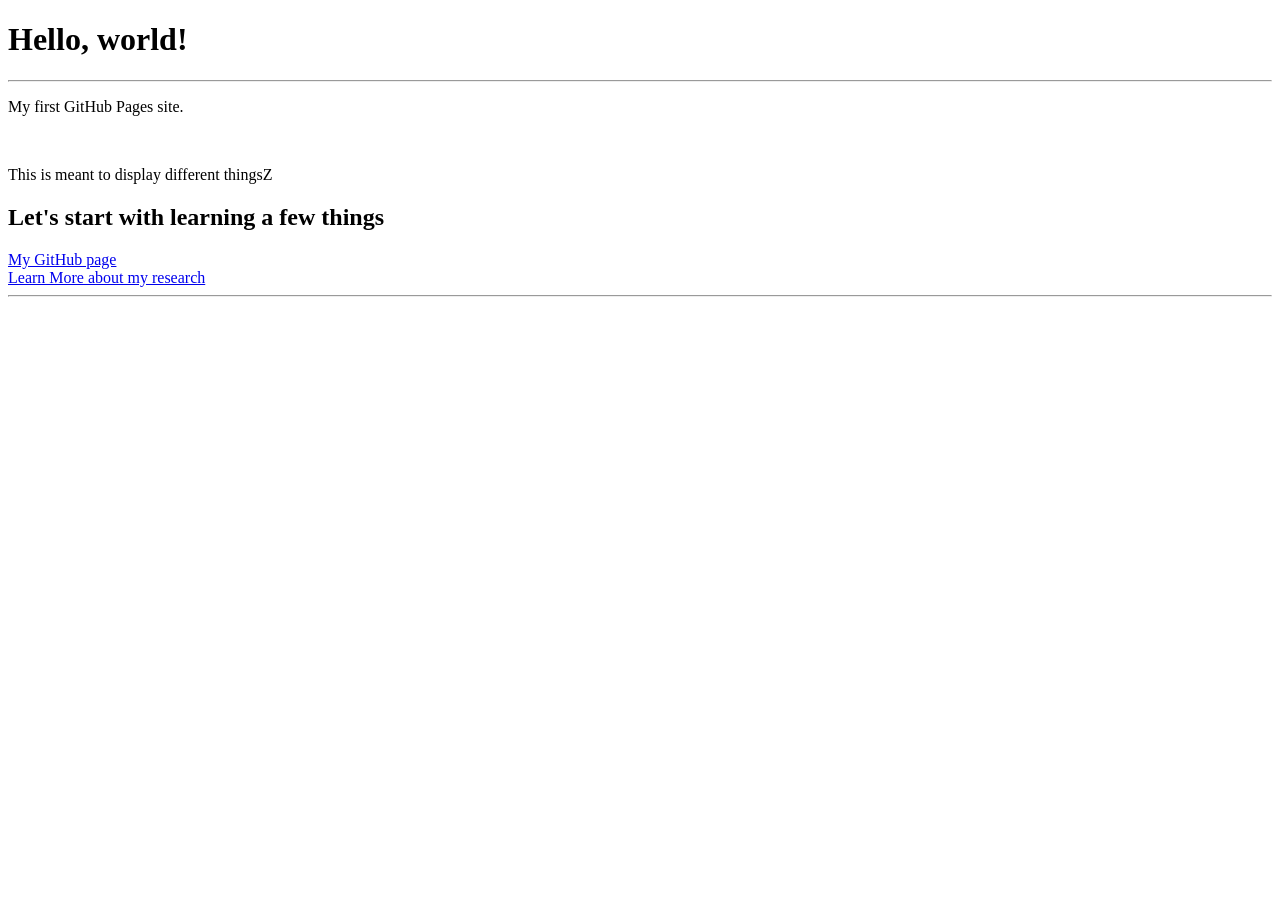
==== index.html @ 21179466 "Fix HTML comment syntax for hyperlinks and images" ====
<!DOCTYPE html>
<html>
  <head>
    <title>Lorenzo Cavazzini Site</title>
  </head>
  <body>
    <h1>Hello, world!</h1>
    <hr>
    <p>My first GitHub Pages site.</p>
    <br> 
    <p>This is meant to display different thingsZ</p>
    <h2>Let's start with learning a few things
    </h2>
    <!-- Hyperlinks -->
    <a href="https://github.com/lollocava00" target=_self title="you know where this takes you">
      My GitHub page
    </a>
    <br>
    <a href="research.html" target=_self>
      Learn More about my research
    </a>    
    <hr>
    <!-- Images -->
  </body>
</html>
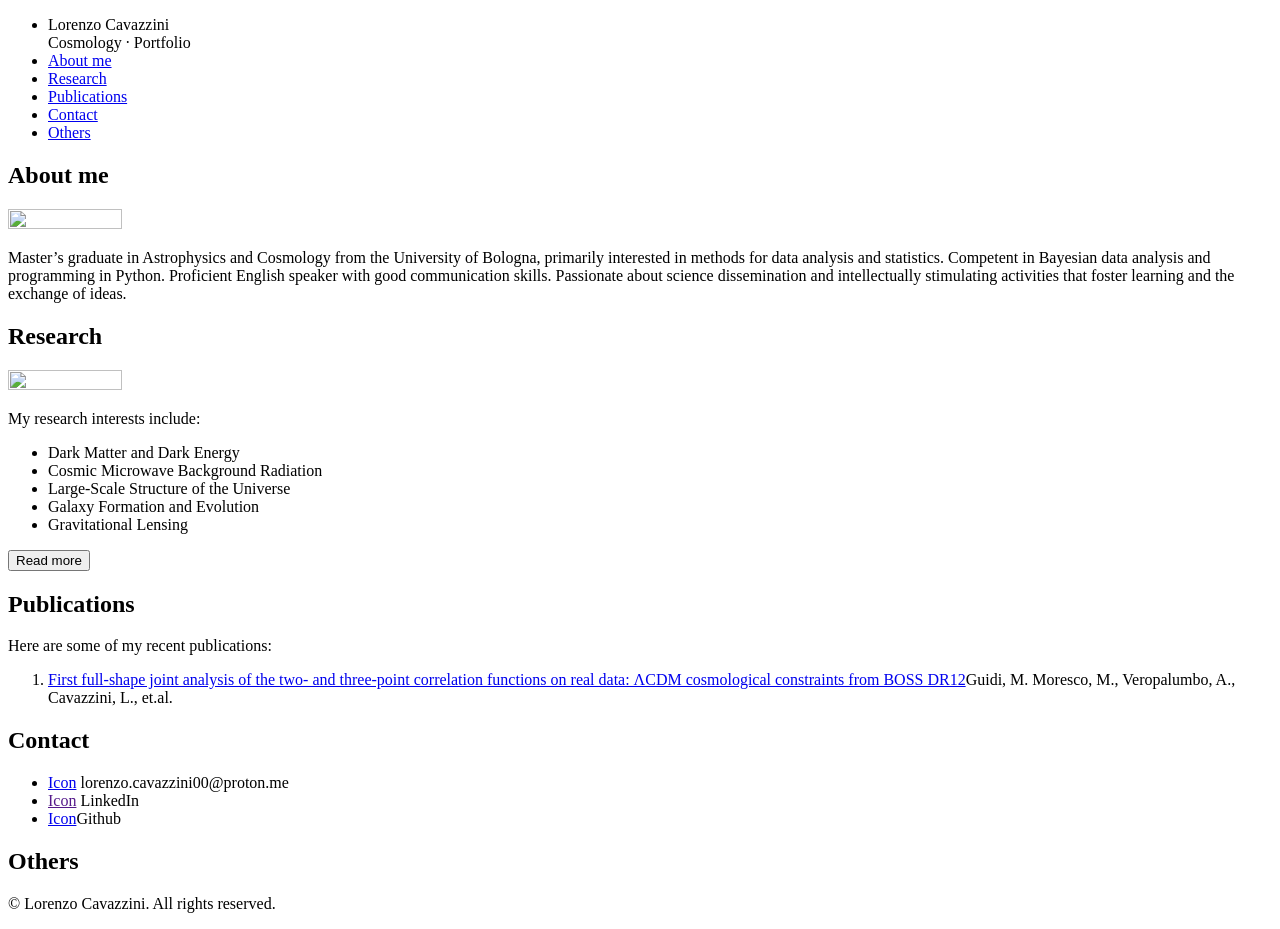
==== commit 6bdfd3b8: "Revamp index.html structure and content" ====
--- a/index.html
+++ b/index.html
@@ -1,25 +1,76 @@
 <!DOCTYPE html>
-<html>
-  <head>
-    <title>Lorenzo Cavazzini Site</title>
-  </head>
-  <body>
-    <h1>Hello, world!</h1>
-    <hr>
-    <p>My first GitHub Pages site.</p>
-    <br> 
-    <p>This is meant to display different thingsZ</p>
-    <h2>Let's start with learning a few things
-    </h2>
-    <!-- Hyperlinks -->
-    <a href="https://github.com/lollocava00" target=_self title="you know where this takes you">
-      My GitHub page
-    </a>
-    <br>
-    <a href="research.html" target=_self>
-      Learn More about my research
-    </a>    
-    <hr>
-    <!-- Images -->
-  </body>
+<html lang="en">
+<head>
+    <meta charset="UTF-8">
+    <meta name="viewport" content="width=device-width, initial-scale=1.0">
+    <title>Lorenzo Cavazzini</title>
+    <link rel="stylesheet" href="mysite-style.css">
+</head>
+<header>
+    <nav>
+        <ul>
+            <li>Lorenzo Cavazzini <br>
+            Cosmology · Portfolio</li>
+            <li><a href="#about">About me</a></li>
+            <li><a href="#research">Research</a></li>
+            <li><a href="#publications">Publications</a></li>
+            <li><a href="#contact">Contact</a></li>
+            <li><a href="#others">Others</a></li>
+        </ul>
+    </nav>
+</header>
+<body>
+    <section id="about">
+        <h2>About me</h2>
+        <img id="profile" src="images/profile.png" height="30%" width="30%"> 
+        <p>Master’s graduate in Astrophysics and Cosmology from the University of Bologna, primarily interested in methods for data analysis and statistics.
+           Competent in Bayesian data analysis and programming in Python. Proficient English speaker with good communication skills. Passionate about
+           science dissemination and intellectually stimulating activities that foster learning and the exchange of ideas.
+        </p>
+    </section>
+
+    <section id="research">
+        <h2>Research</h2>
+        <div>
+            <img src="images/millenium2.jpg" height="30%" width="30%">
+            <p>My research interests include:</p>
+            <ul>
+                <li>Dark Matter and Dark Energy</li>
+                <li>Cosmic Microwave Background Radiation</li>
+                <li>Large-Scale Structure of the Universe</li>
+                <li>Galaxy Formation and Evolution</li>
+                <li>Gravitational Lensing</li>
+            </ul>
+            <button onclick="window.location.href='research.html'">Read more</button>
+    </div>
+    </section>
+
+    <section id="publications">
+        <h2>Publications</h2>
+        <p>Here are some of my recent publications:
+            <ol>
+                <li><a href="publication1.pdf" target="_blank">First full‑shape joint analysis of the two‑ and three‑point correlation functions on
+                real data: ΛCDM cosmological constraints from BOSS DR12</a>Guidi, M. Moresco, M., Veropalumbo, A., Cavazzini, L., et.al.</li>
+            </ol>
+        </p>
+    </section>
+
+    <section id="contact">
+        <h2>Contact</h2>
+        <div>
+            <ul>
+                <li><a href="mailto:lorenzo.cavazzini00@proton.me">Icon</a> lorenzo.cavazzini00@proton.me</li>
+                <li><a href="">Icon</a> LinkedIn</li>
+                <li><a href="https://github.com/lollocava00">Icon</a>Github</li>
+            </ul>
+        </div>
+    </section>
+
+    <section id="others">
+        <h2>Others</h2>
+    </section>
+</body>
+<footer>
+    <p>&copy; Lorenzo Cavazzini. All rights reserved.</p>
+</footer>
 </html>
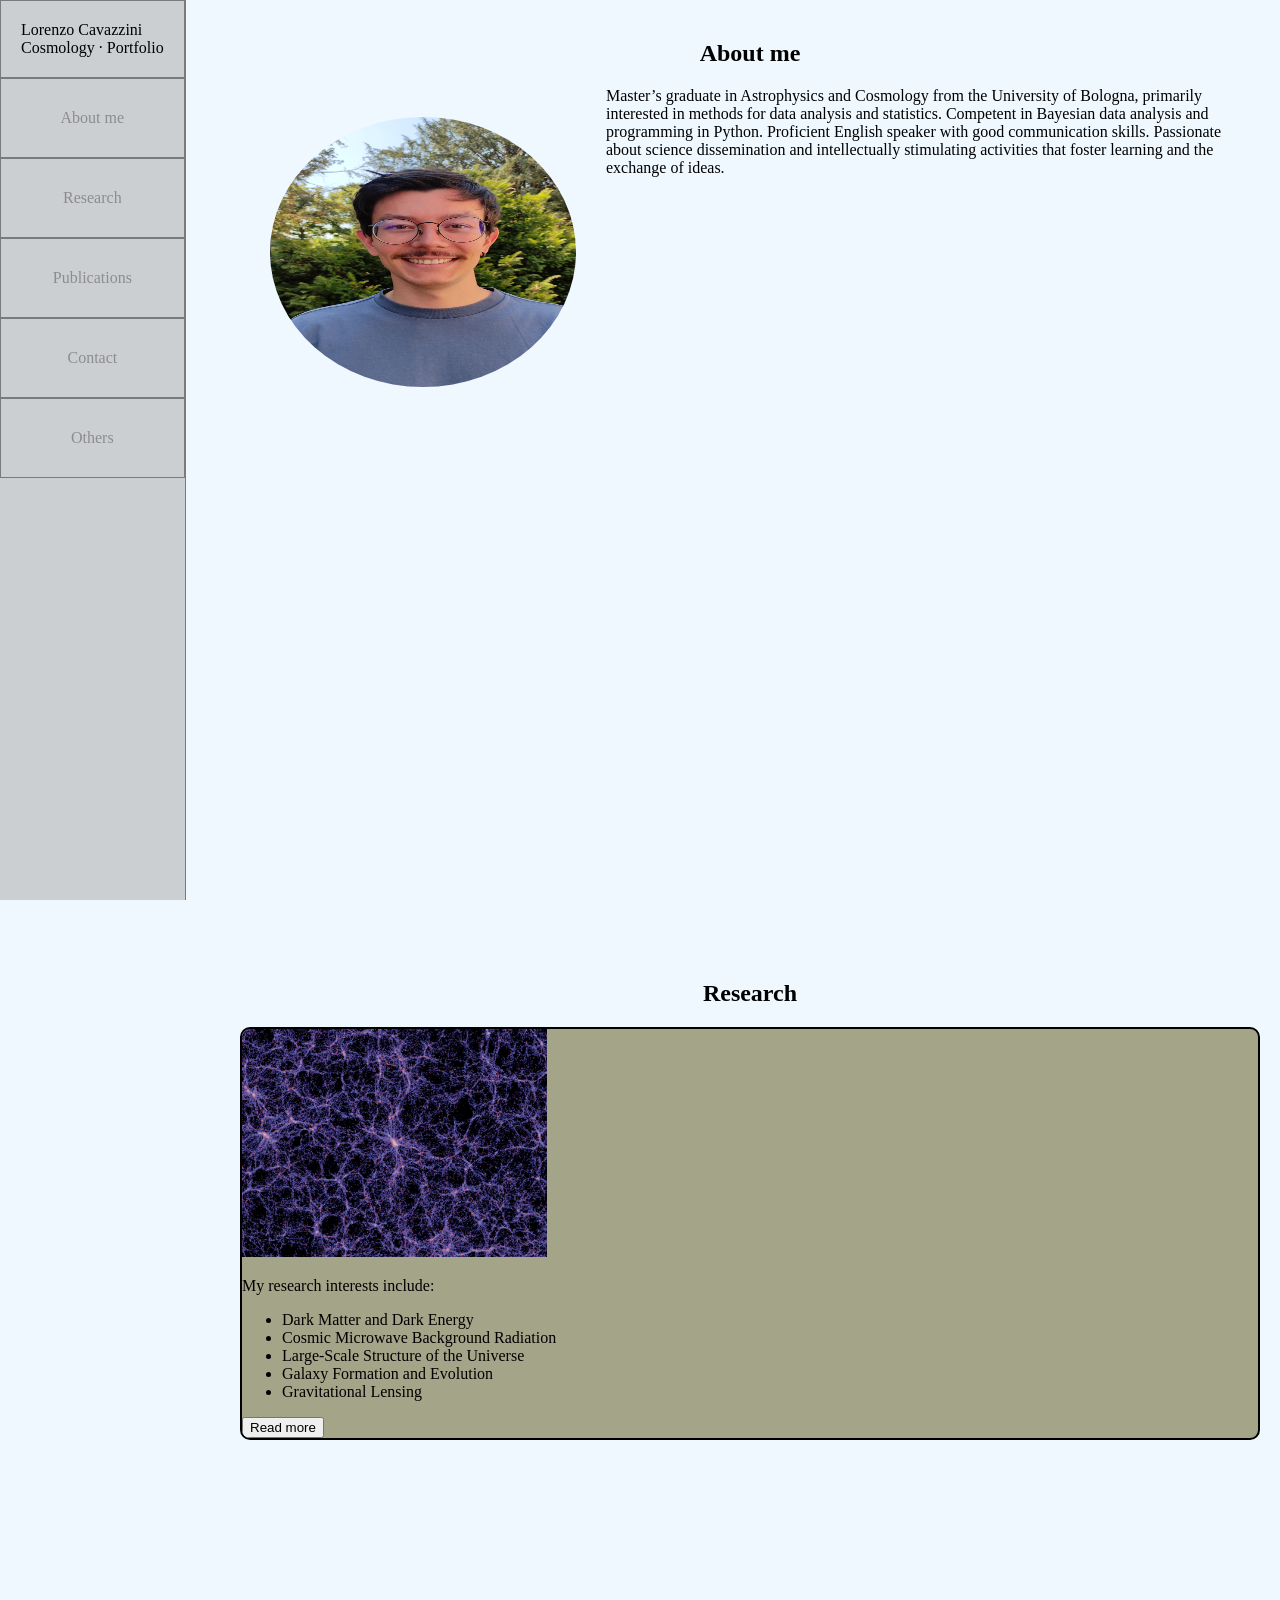
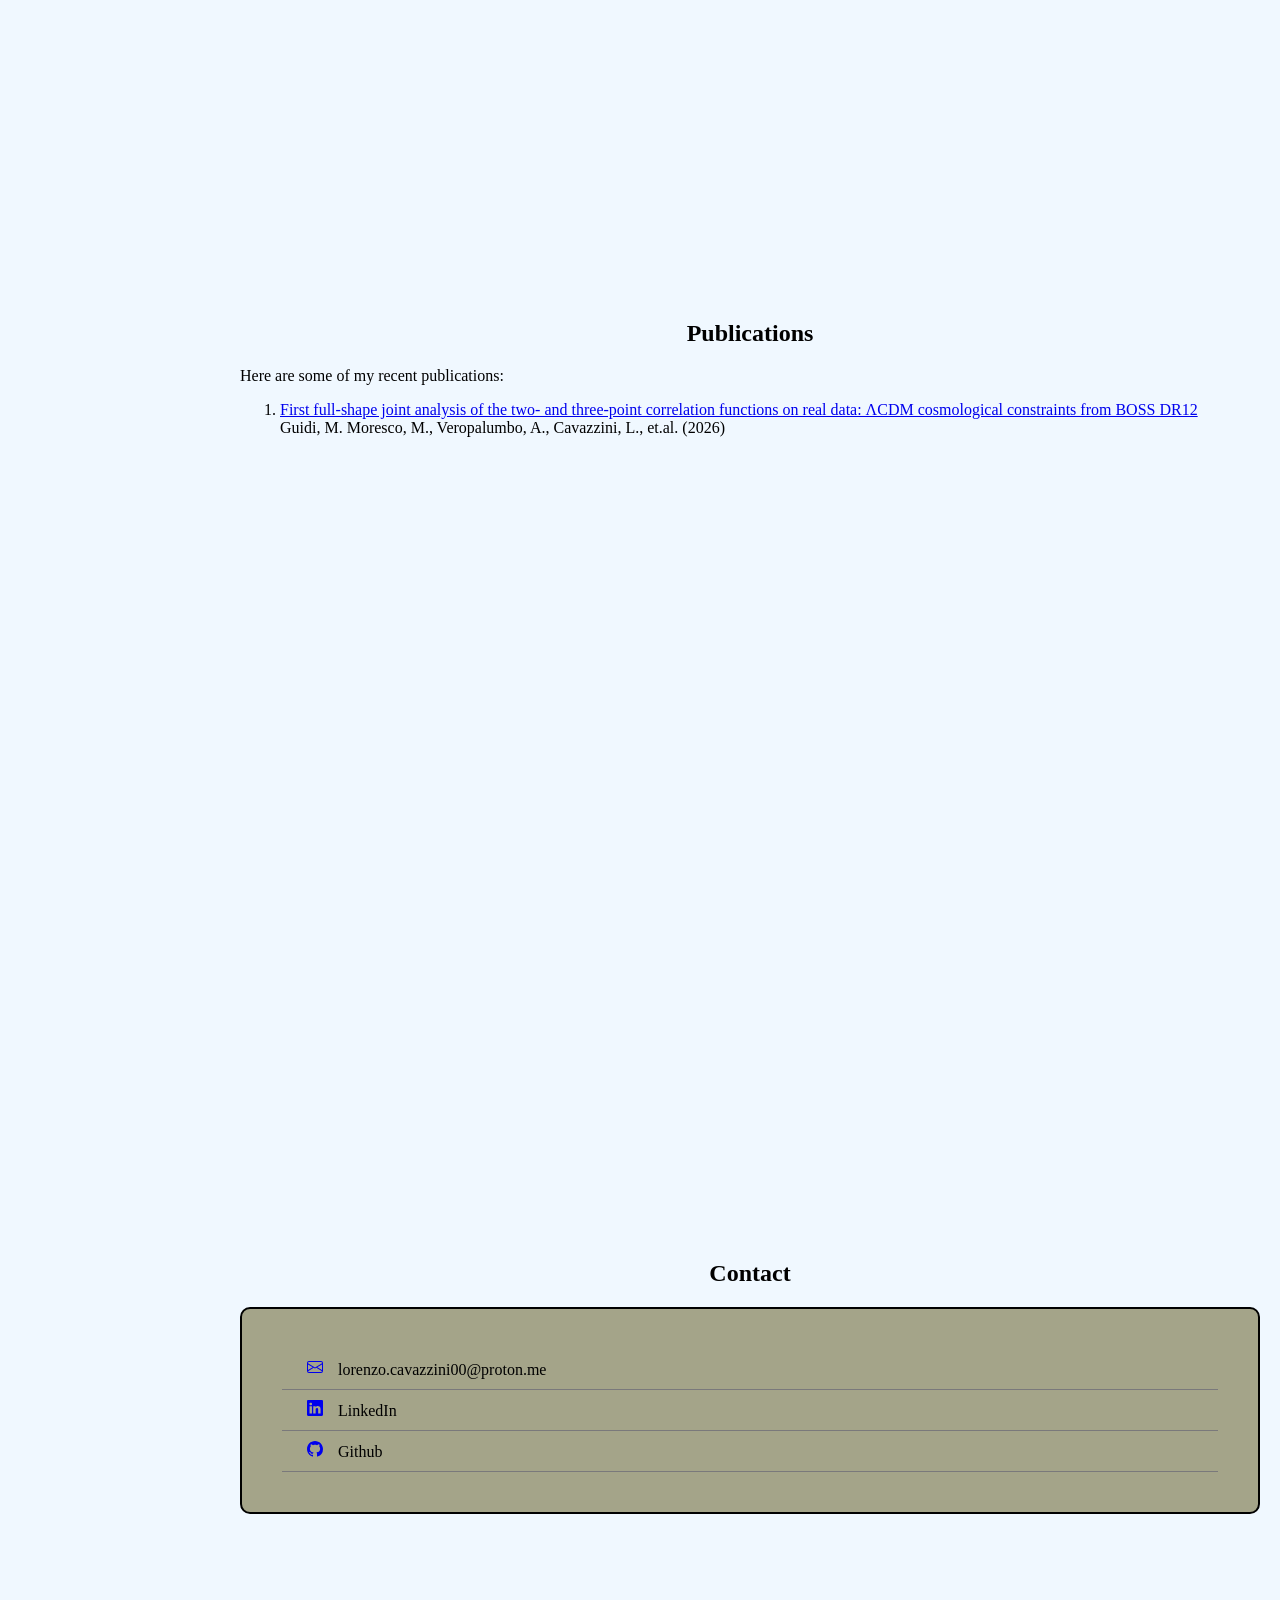
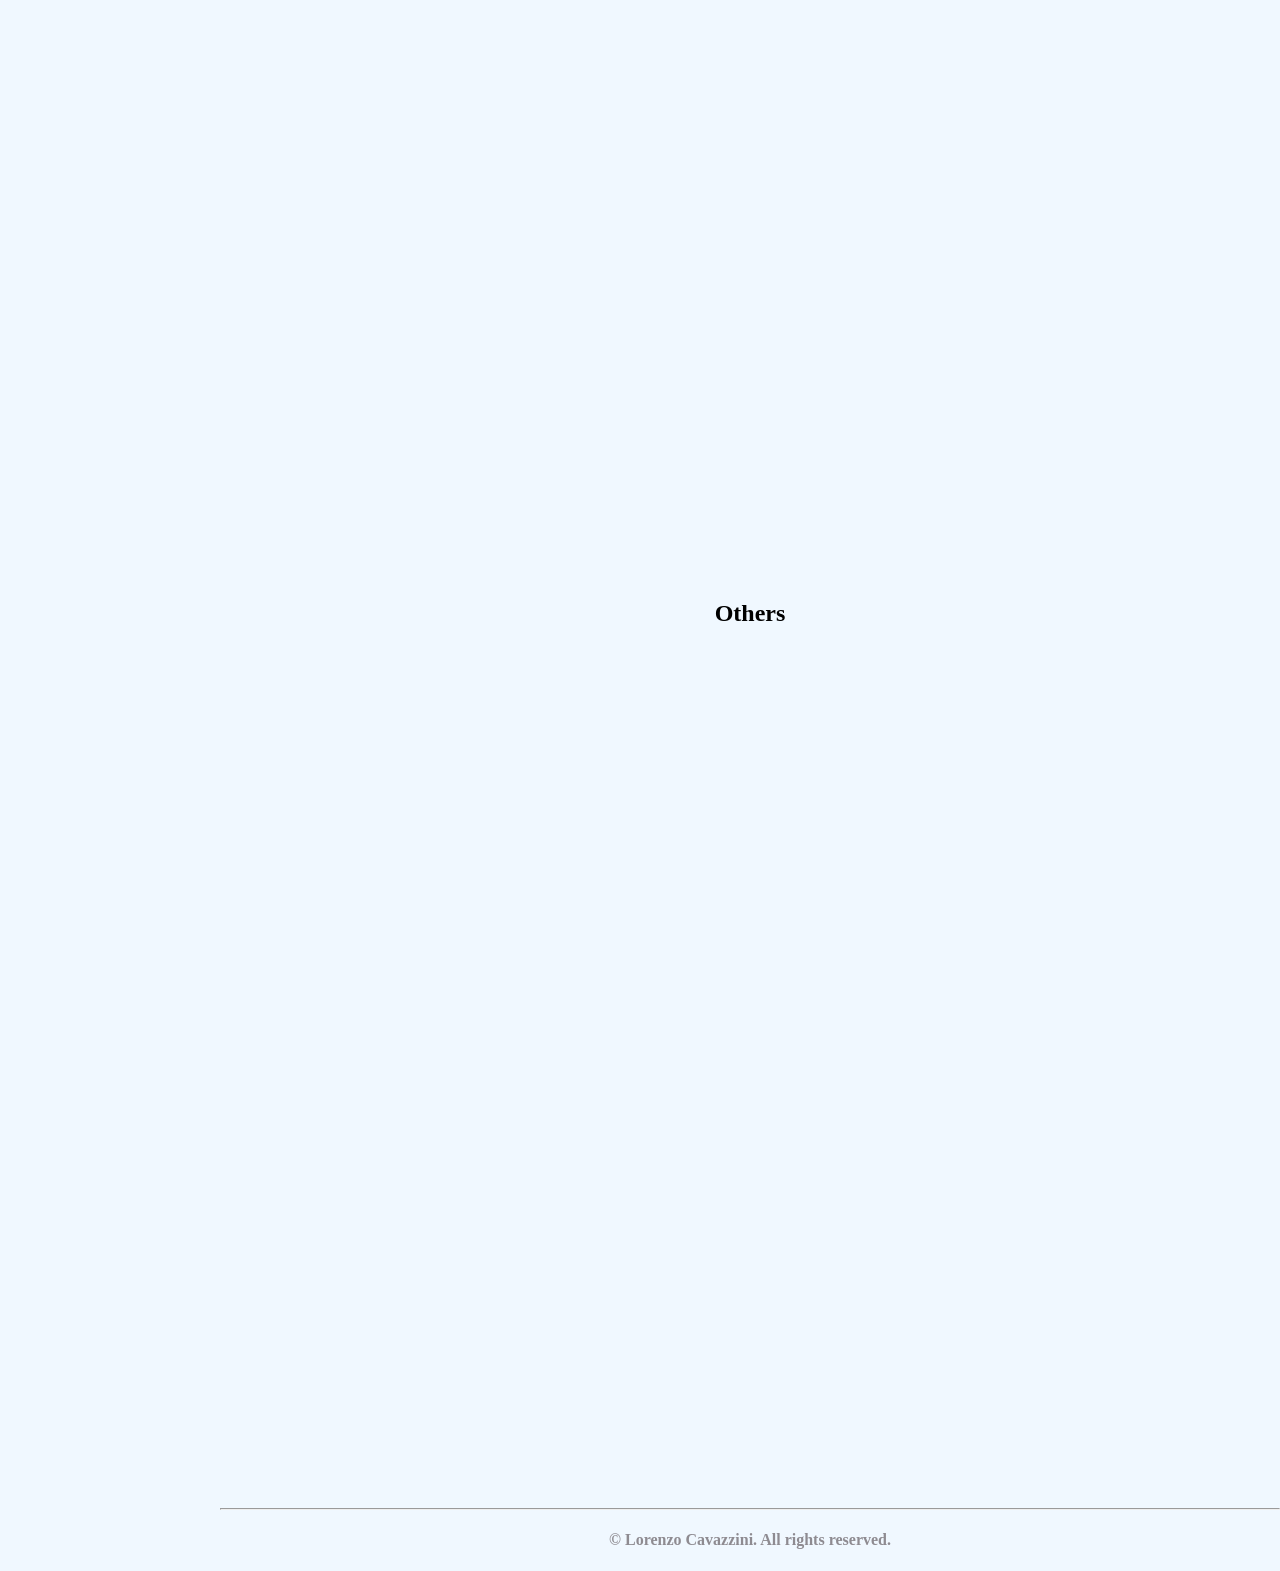
==== commit 715bfca1: "new stufff" ====
--- a/index.html
+++ b/index.html
@@ -5,6 +5,7 @@
     <meta name="viewport" content="width=device-width, initial-scale=1.0">
     <title>Lorenzo Cavazzini</title>
     <link rel="stylesheet" href="mysite-style.css">
+    <link rel="stylesheet" href="https://fonts.googleapis.com/css2?family=Material+Symbols+Outlined:opsz,wght,FILL,GRAD@20..48,100..700,0..1,-50..200&icon_names=mail" />
 </head>
 <header>
     <nav>
@@ -22,7 +23,7 @@
 <body>
     <section id="about">
         <h2>About me</h2>
-        <img id="profile" src="images/profile.png" height="30%" width="30%"> 
+        <img id="profile-pic" src="images/profile.png"> 
         <p>Master’s graduate in Astrophysics and Cosmology from the University of Bologna, primarily interested in methods for data analysis and statistics.
            Competent in Bayesian data analysis and programming in Python. Proficient English speaker with good communication skills. Passionate about
            science dissemination and intellectually stimulating activities that foster learning and the exchange of ideas.
@@ -31,7 +32,7 @@
 
     <section id="research">
         <h2>Research</h2>
-        <div>
+        <div id="research-box">
             <img src="images/millenium2.jpg" height="30%" width="30%">
             <p>My research interests include:</p>
             <ul>
@@ -49,19 +50,19 @@
         <h2>Publications</h2>
         <p>Here are some of my recent publications:
             <ol>
-                <li><a href="publication1.pdf" target="_blank">First full‑shape joint analysis of the two‑ and three‑point correlation functions on
-                real data: ΛCDM cosmological constraints from BOSS DR12</a>Guidi, M. Moresco, M., Veropalumbo, A., Cavazzini, L., et.al.</li>
+                <li><a href="https://arxiv.org/abs/2606.26237" target="_blank">First full‑shape joint analysis of the two‑ and three‑point correlation functions on
+                real data: ΛCDM cosmological constraints from BOSS DR12</a> <br>Guidi, M. Moresco, M., Veropalumbo, A., Cavazzini, L., et.al. (2026)</li>
             </ol>
         </p>
     </section>
 
     <section id="contact">
         <h2>Contact</h2>
-        <div>
+        <div id="contact-box">
             <ul>
-                <li><a href="mailto:lorenzo.cavazzini00@proton.me">Icon</a> lorenzo.cavazzini00@proton.me</li>
-                <li><a href="">Icon</a> LinkedIn</li>
-                <li><a href="https://github.com/lollocava00">Icon</a>Github</li>
+                <li><a href="mailto:lorenzo.cavazzini00@proton.me" style="margin: 15px;"><svg xmlns="http://www.w3.org/2000/svg" width="16" height="16" fill="currentColor" class="bi bi-envelope" viewBox="0 0 16 16"><path d="M0 4a2 2 0 0 1 2-2h12a2 2 0 0 1 2 2v8a2 2 0 0 1-2 2H2a2 2 0 0 1-2-2zm2-1a1 1 0 0 0-1 1v.217l7 4.2 7-4.2V4a1 1 0 0 0-1-1zm13 2.383-4.708 2.825L15 11.105zm-.034 6.876-5.64-3.471L8 9.583l-1.326-.795-5.64 3.47A1 1 0 0 0 2 13h12a1 1 0 0 0 .966-.741M1 11.105l4.708-2.897L1 5.383z"/></svg></a>lorenzo.cavazzini00@proton.me</li>
+                <li><a href="https://www.linkedin.com/in/lorenzo-cavazzini-23e" style="margin: 15px;"><svg xmlns="http://www.w3.org/2000/svg" width="16" height="16" fill="currentColor" class="bi bi-linkedin" viewBox="0 0 16 16"><path d="M0 1.146C0 .513.526 0 1.175 0h13.65C15.474 0 16 .513 16 1.146v13.708c0 .633-.526 1.146-1.175 1.146H1.175C.526 16 0 15.487 0 14.854zm4.943 12.248V6.169H2.542v7.225zm-1.2-8.212c.837 0 1.358-.554 1.358-1.248-.015-.709-.52-1.248-1.342-1.248S2.4 3.226 2.4 3.934c0 .694.521 1.248 1.327 1.248zm4.908 8.212V9.359c0-.216.016-.432.08-.586.173-.431.568-.878 1.232-.878.869 0 1.216.662 1.216 1.634v3.865h2.401V9.25c0-2.22-1.184-3.252-2.764-3.252-1.274 0-1.845.7-2.165 1.193v.025h-.016l.016-.025V6.169h-2.4c.03.678 0 7.225 0 7.225z"/></svg></a>LinkedIn</li>
+                <li><a href="https://github.com/lollocava00" style="margin: 15px;"><svg xmlns="http://www.w3.org/2000/svg" width="16" height="16" fill="currentColor" class="bi bi-github" viewBox="0 0 16 16"><path d="M8 0C3.58 0 0 3.58 0 8c0 3.54 2.29 6.53 5.47 7.59.4.07.55-.17.55-.38 0-.19-.01-.82-.01-1.49-2.01.37-2.53-.49-2.69-.94-.09-.23-.48-.94-.82-1.13-.28-.15-.68-.52-.01-.53.63-.01 1.08.58 1.23.82.72 1.21 1.87.87 2.33.66.07-.52.28-.87.51-1.07-1.78-.2-3.64-.89-3.64-3.95 0-.87.31-1.59.82-2.15-.08-.2-.36-1.02.08-2.12 0 0 .67-.21 2.2.82.64-.18 1.32-.27 2-.27s1.36.09 2 .27c1.53-1.04 2.2-.82 2.2-.82.44 1.1.16 1.92.08 2.12.51.56.82 1.27.82 2.15 0 3.07-1.87 3.75-3.65 3.95.29.25.54.73.54 1.48 0 1.07-.01 1.93-.01 2.2 0 .21.15.46.55.38A8.01 8.01 0 0 0 16 8c0-4.42-3.58-8-8-8"/></svg></a>Github</li>
             </ul>
         </div>
     </section>
@@ -71,6 +72,7 @@
     </section>
 </body>
 <footer>
-    <p>&copy; Lorenzo Cavazzini. All rights reserved.</p>
+    <hr>
+    <h4>&copy; Lorenzo Cavazzini. All rights reserved.</h4>
 </footer>
 </html>
--- a/mysite-style.css
+++ b/mysite-style.css
@@ -0,0 +1,94 @@
+body{
+    background-color:hsl(208, 100%, 97%) ;
+    margin: 0px;
+    padding: 0px;
+    box-sizing: border-box;
+}
+
+h2{
+    text-align: center;
+}
+
+nav{
+    position: fixed;
+    left: 0;
+    height: 100vh;
+    margin: 0px;
+    background-color: hsl(210, 6%, 81%);
+    border-right: 1px solid rgb(122, 121, 123);
+}
+
+nav ul{
+    list-style-type: none;
+    left: 0;
+    padding:  0px;
+    margin: 0px;
+}
+
+nav a{
+    color: rgb(142, 139, 145);
+    text-decoration: none;
+    padding: 10px;
+    display: block;
+    text-align: center;
+}
+
+nav a:hover{
+    color: rgb(101, 47, 152);
+}
+
+nav li{
+    padding: 20px;
+    border: 1px solid rgb(122, 121, 123);
+}
+
+nav li:hover{
+    background-color: rgb(103, 98, 110);
+    color: rgb(101, 47, 152);
+}
+
+section{
+    height: 100vh;
+    margin-left: 220px;
+    padding: 20px;
+}
+
+#profile-pic{
+    float: left;
+    border-radius: 50%;
+    height: 30%;
+    width: 30%;
+    padding: 30px;
+}
+
+#research-box{
+    background-color: rgb(164, 164, 137);
+    border: 2px solid;
+    border-radius: 10px;
+    overflow: auto;
+}
+
+
+#contact-box{
+    background-color: rgb(164, 164, 137);
+    border: 2px solid;
+    border-radius: 10px;
+    overflow: auto;
+}
+
+#contact-box ul{
+    list-style-type: none;
+    padding: 20px;
+    margin: 20px;
+}
+
+#contact-box li{
+    padding: 10px;
+    border-bottom: 1px solid rgb(122, 121, 123);
+}
+
+footer{
+    color: rgb(142, 139, 145);
+    margin-left: 220px;
+    text-align: center;
+}
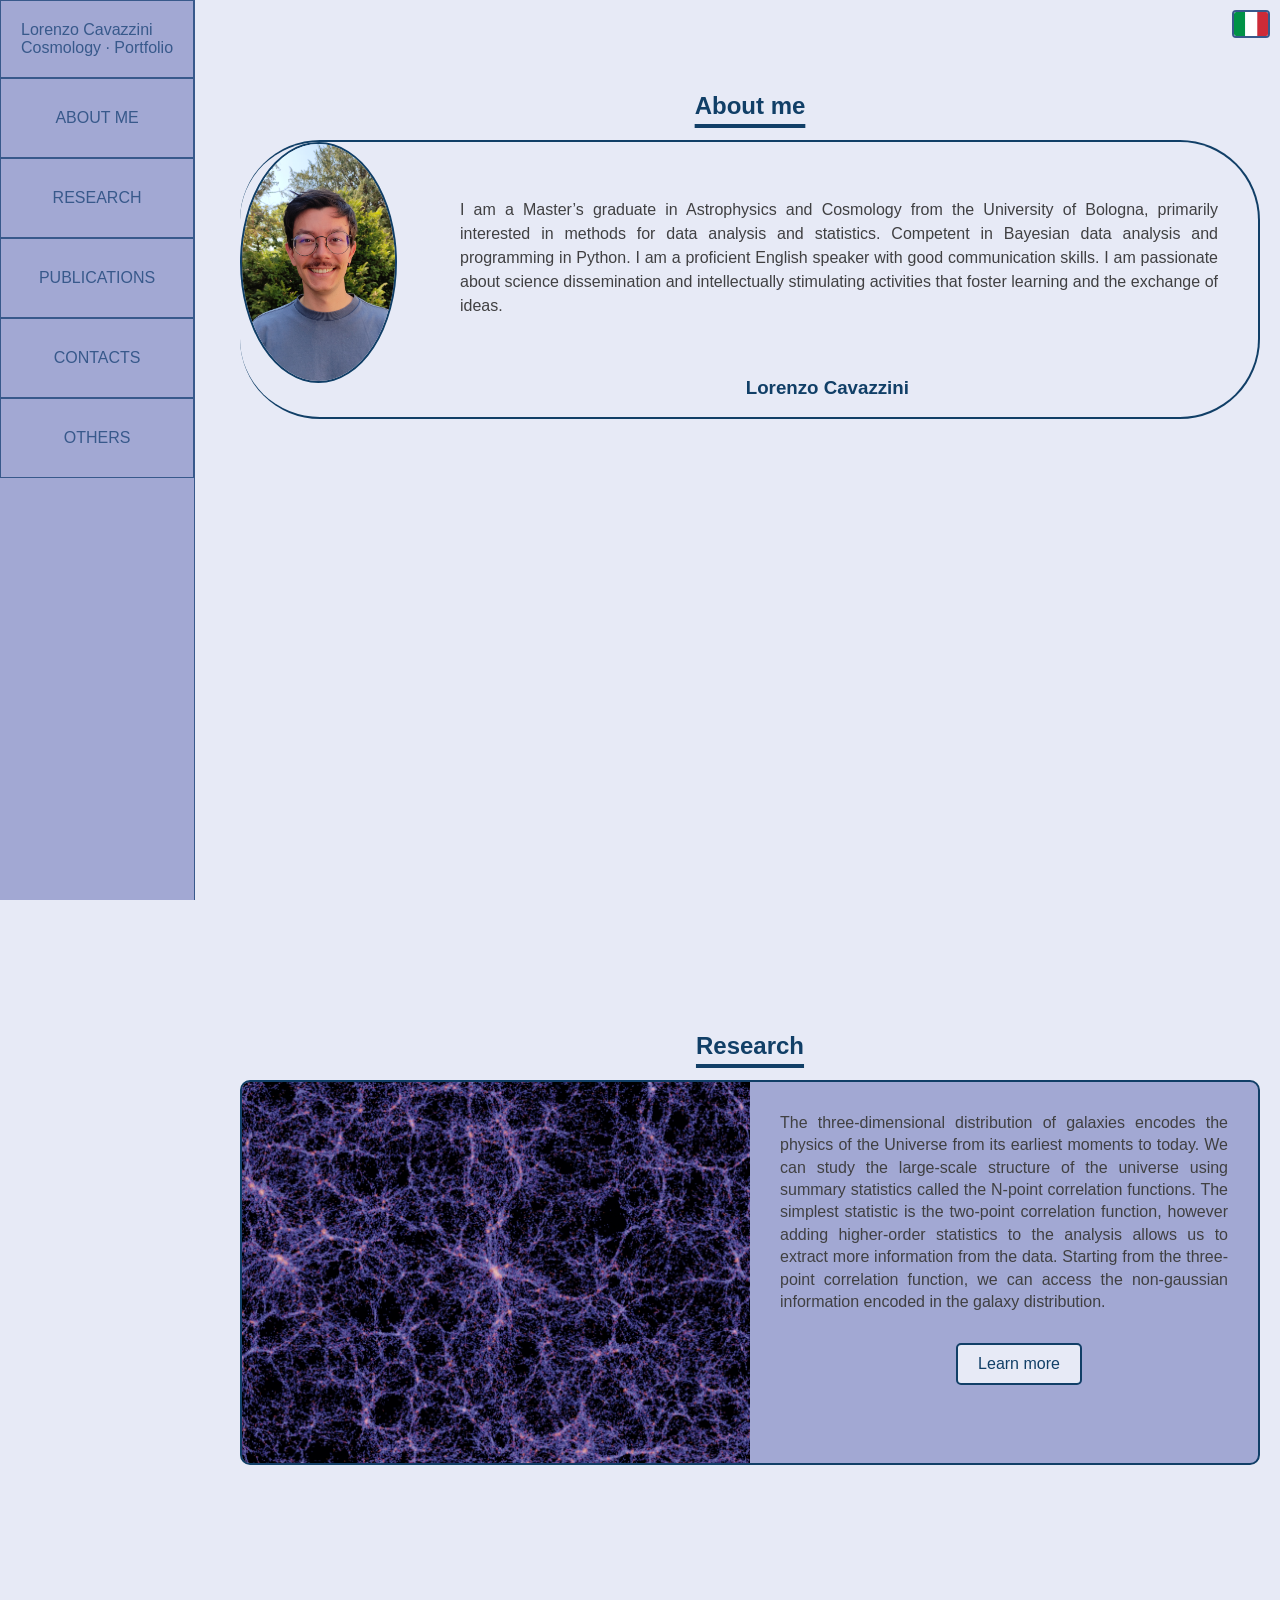
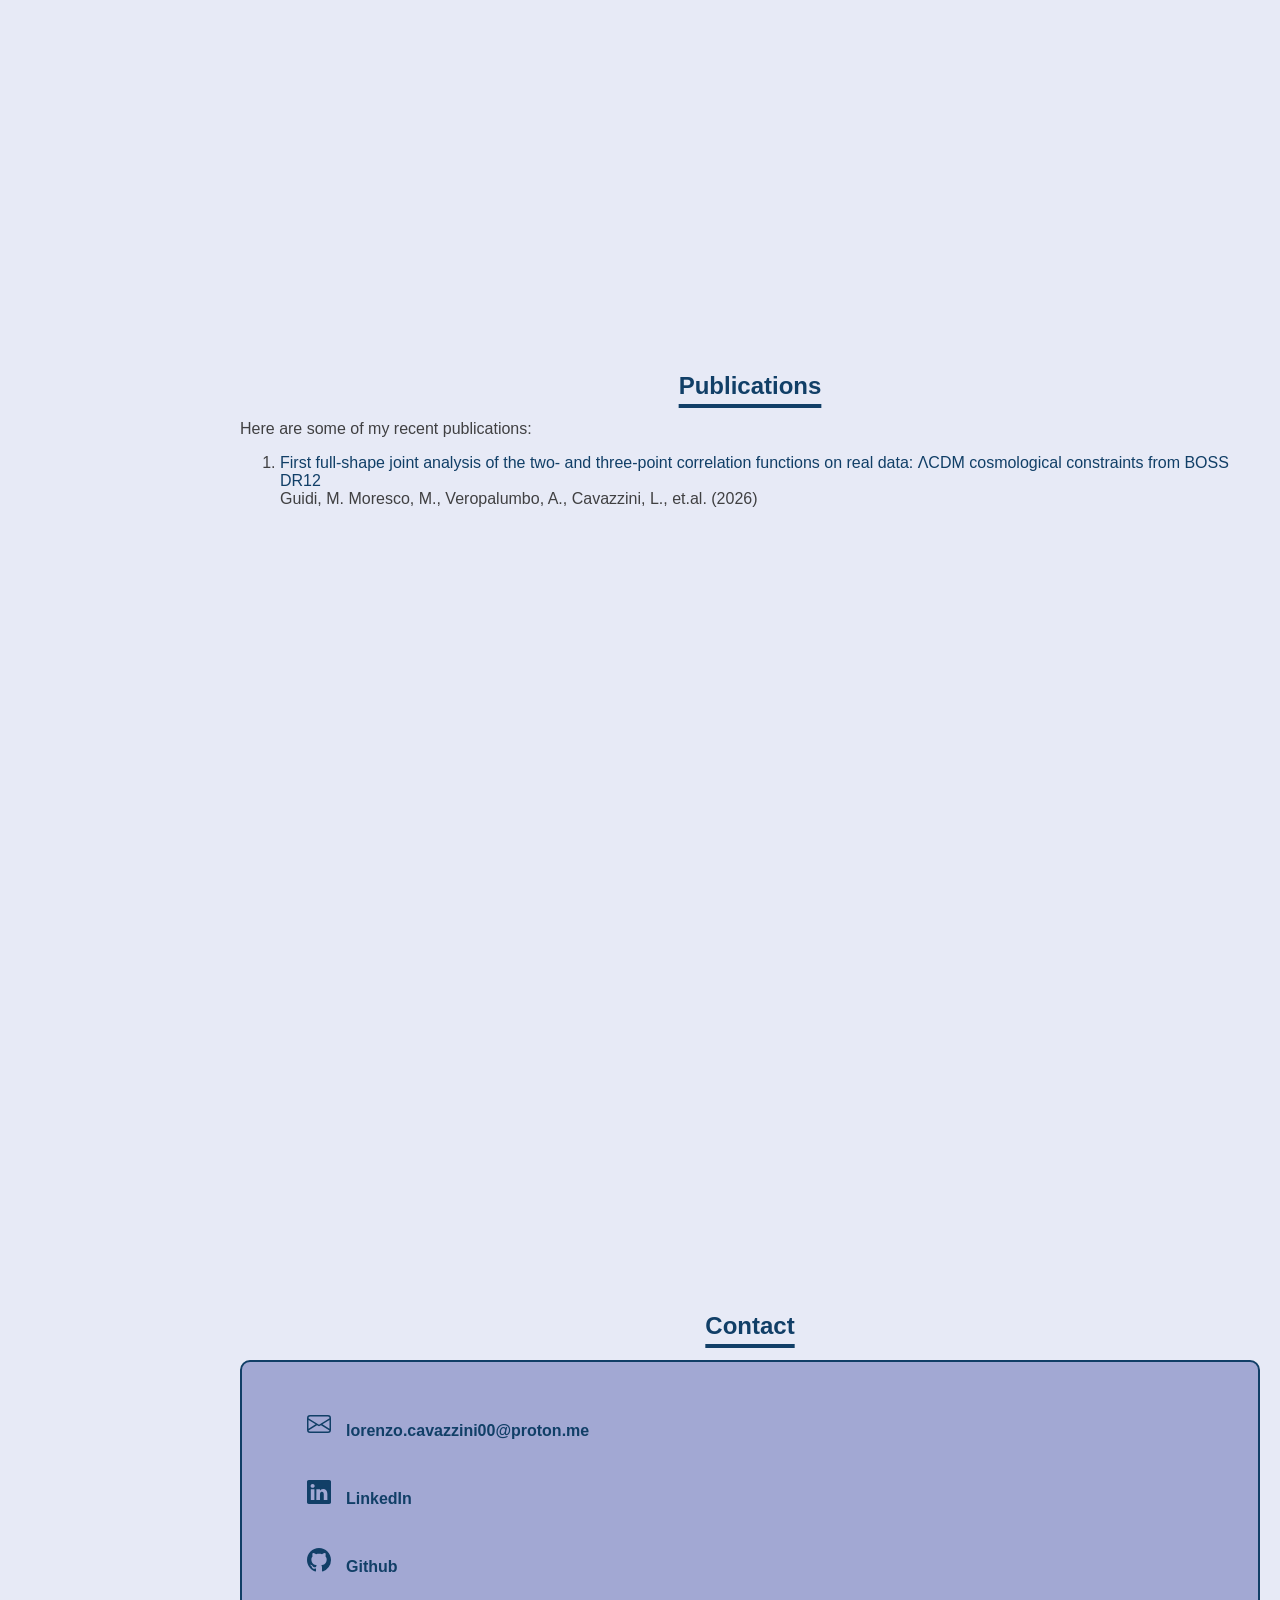
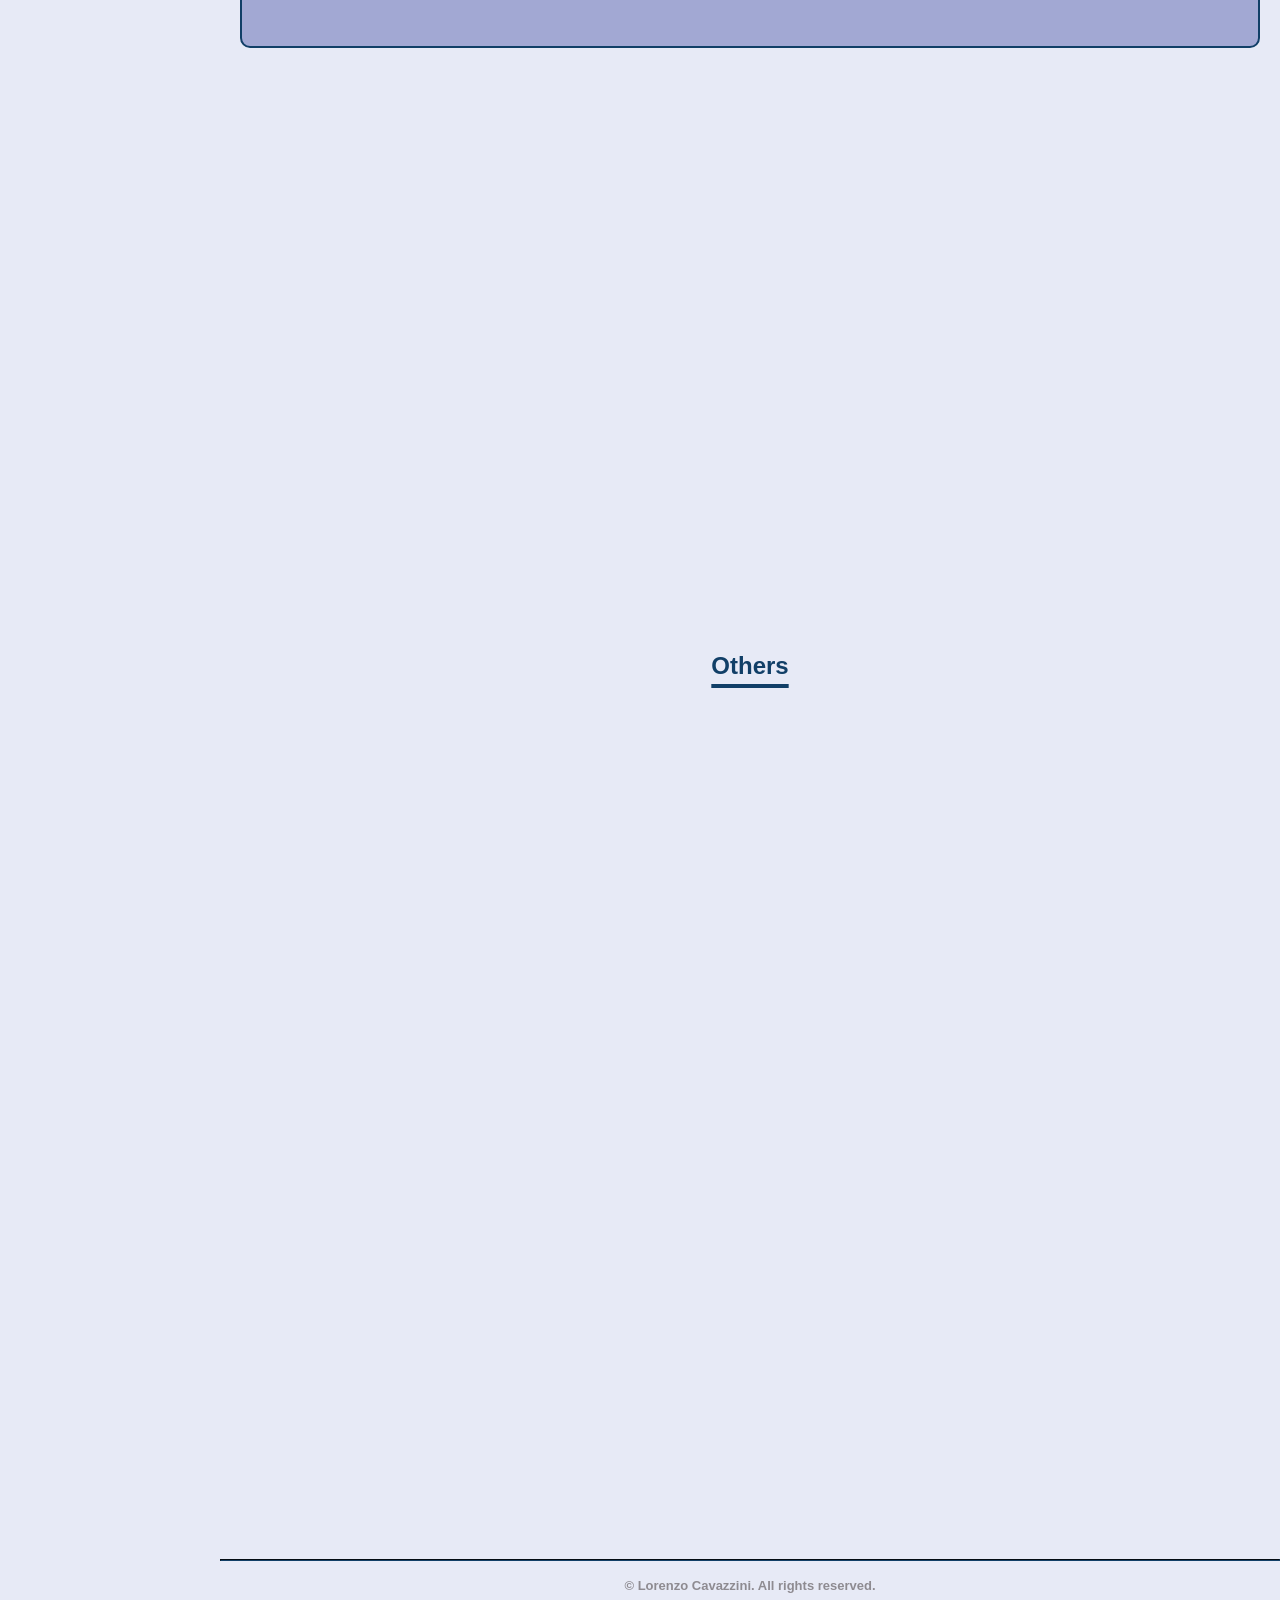
==== commit bd817e7b: "added media style sheet for phone use" ====
--- a/index.html
+++ b/index.html
@@ -10,39 +10,42 @@
 <header>
     <nav>
         <ul>
-            <li>Lorenzo Cavazzini <br>
+            <li id="top-id">Lorenzo Cavazzini <br>
             Cosmology · Portfolio</li>
-            <li><a href="#about">About me</a></li>
-            <li><a href="#research">Research</a></li>
-            <li><a href="#publications">Publications</a></li>
-            <li><a href="#contact">Contact</a></li>
-            <li><a href="#others">Others</a></li>
+            <li><a href="#about">ABOUT ME</a></li>
+            <li><a href="#research">RESEARCH</a></li>
+            <li><a href="#publications">PUBLICATIONS</a></li>
+            <li><a href="#contact">CONTACTS</a></li>
+            <li><a href="#others">OTHERS</a></li>
         </ul>
     </nav>
+    <div id="lang-switch">
+        <a href="index-it.html"><svg xmlns="http://www.w3.org/2000/svg" shape-rendering="geometricPrecision" text-rendering="geometricPrecision" image-rendering="optimizeQuality" fill-rule="evenodd" clip-rule="evenodd" viewBox="0 0 90.77 63.15"><g fill-rule="nonzero"><path fill="#009246" d="M29.47 0v63.15H4.99C2.24 63.15 0 60.9 0 58.16V4.99C0 2.24 2.24 0 4.99 0h24.48z"/><path fill="#fff" d="M61.31 0v63.15H29.47V0z"/><path fill="#CE2B37" d="M61.31 63.15V0h24.48c2.74 0 4.98 2.24 4.98 4.99v53.17c0 2.74-2.24 4.99-4.98 4.99H61.31z"/></g></svg></a>
+    </div>
 </header>
 <body>
     <section id="about">
         <h2>About me</h2>
-        <img id="profile-pic" src="images/profile.png"> 
-        <p>Master’s graduate in Astrophysics and Cosmology from the University of Bologna, primarily interested in methods for data analysis and statistics.
-           Competent in Bayesian data analysis and programming in Python. Proficient English speaker with good communication skills. Passionate about
-           science dissemination and intellectually stimulating activities that foster learning and the exchange of ideas.
-        </p>
+        <div id="about-box">
+            <img id="profile-pic" src="images/profile.png"> 
+            <p>I am a Master’s graduate in Astrophysics and Cosmology from the University of Bologna, primarily interested in methods for data analysis and statistics.
+            Competent in Bayesian data analysis and programming in Python. I am a proficient English speaker with good communication skills. I am passionate about
+            science dissemination and intellectually stimulating activities that foster learning and the exchange of ideas.
+            </p>
+            <h3>Lorenzo Cavazzini</h3>
+        </div>
     </section>
 
     <section id="research">
         <h2>Research</h2>
-        <div id="research-box">
-            <img src="images/millenium2.jpg" height="30%" width="30%">
-            <p>My research interests include:</p>
-            <ul>
-                <li>Dark Matter and Dark Energy</li>
-                <li>Cosmic Microwave Background Radiation</li>
-                <li>Large-Scale Structure of the Universe</li>
-                <li>Galaxy Formation and Evolution</li>
-                <li>Gravitational Lensing</li>
-            </ul>
-            <button onclick="window.location.href='research.html'">Read more</button>
+        <div class="box">
+            <img src="images/millenium2.jpg" >
+            <p>The three-dimensional distribution of galaxies encodes the physics of the Universe from its earliest moments to today. 
+                We can study the large-scale structure of the universe using summary statistics called the N-point correlation functions. 
+                The simplest statistic is the two-point correlation function, however adding higher-order statistics to the analysis allows us to extract more information from the data.
+                Starting from the three-point correlation function, we can access the non-gaussian information encoded in the galaxy distribution.
+                </p>
+            <button onclick="window.location.href='research.html'">Learn more</button>
     </div>
     </section>
 
@@ -58,7 +61,7 @@
 
     <section id="contact">
         <h2>Contact</h2>
-        <div id="contact-box">
+        <div class="box">
             <ul>
                 <li><a href="mailto:lorenzo.cavazzini00@proton.me" style="margin: 15px;"><svg xmlns="http://www.w3.org/2000/svg" width="16" height="16" fill="currentColor" class="bi bi-envelope" viewBox="0 0 16 16"><path d="M0 4a2 2 0 0 1 2-2h12a2 2 0 0 1 2 2v8a2 2 0 0 1-2 2H2a2 2 0 0 1-2-2zm2-1a1 1 0 0 0-1 1v.217l7 4.2 7-4.2V4a1 1 0 0 0-1-1zm13 2.383-4.708 2.825L15 11.105zm-.034 6.876-5.64-3.471L8 9.583l-1.326-.795-5.64 3.47A1 1 0 0 0 2 13h12a1 1 0 0 0 .966-.741M1 11.105l4.708-2.897L1 5.383z"/></svg></a>lorenzo.cavazzini00@proton.me</li>
                 <li><a href="https://www.linkedin.com/in/lorenzo-cavazzini-23e" style="margin: 15px;"><svg xmlns="http://www.w3.org/2000/svg" width="16" height="16" fill="currentColor" class="bi bi-linkedin" viewBox="0 0 16 16"><path d="M0 1.146C0 .513.526 0 1.175 0h13.65C15.474 0 16 .513 16 1.146v13.708c0 .633-.526 1.146-1.175 1.146H1.175C.526 16 0 15.487 0 14.854zm4.943 12.248V6.169H2.542v7.225zm-1.2-8.212c.837 0 1.358-.554 1.358-1.248-.015-.709-.52-1.248-1.342-1.248S2.4 3.226 2.4 3.934c0 .694.521 1.248 1.327 1.248zm4.908 8.212V9.359c0-.216.016-.432.08-.586.173-.431.568-.878 1.232-.878.869 0 1.216.662 1.216 1.634v3.865h2.401V9.25c0-2.22-1.184-3.252-2.764-3.252-1.274 0-1.845.7-2.165 1.193v.025h-.016l.016-.025V6.169h-2.4c.03.678 0 7.225 0 7.225z"/></svg></a>LinkedIn</li>
@@ -72,7 +75,7 @@
     </section>
 </body>
 <footer>
-    <hr>
+    <hr style="border-color: #113f67;">
     <h4>&copy; Lorenzo Cavazzini. All rights reserved.</h4>
 </footer>
 </html>
--- a/mysite-style.css
+++ b/mysite-style.css
@@ -1,21 +1,70 @@
+.first-color { 
+	background: #e7eaf6; 
+}
+	
+.second-color { 
+	background: #a2a8d3; 
+}
+
+.third-color { 
+	background: #38598b; 
+}
+
+.fourth-color { 
+	background: #113f67; 
+}
+
+
+header{
+    font-size: 16px;
+    font-style: bold;
+    font-family: Impact, Haettenschweiler, 'Arial Narrow Bold', sans-serif, Haettenschweiler, 'Arial Narrow Bold', sans-serif;
+}
+
 body{
-    background-color:hsl(208, 100%, 97%) ;
+    background-color: #e7eaf6;
+    font-family: 'Segoe UI', Roboto, Helvetica, Arial, sans-serif;
     margin: 0px;
     padding: 0px;
     box-sizing: border-box;
 }
 
+#lang-switch{
+    position: sticky;
+    display: flex;
+    justify-content: flex-end;
+}
+
+#lang-switch a{
+    color: #38598b;
+    text-decoration: none;
+    padding: 10px;
+    display: block;
+}
+
+#lang-switch svg{
+    height: 24px;
+    width: auto;
+    border: solid 2px #38598b;
+    border-radius: 4px;
+}
+
 h2{
-    text-align: center;
-}
+    color:#113f67;
+    text-align: center;
+    text-decoration: underline solid #113f67 4px;
+    text-underline-offset: 10px;
+}
+
+p{color: #404042;}
 
 nav{
     position: fixed;
     left: 0;
     height: 100vh;
     margin: 0px;
-    background-color: hsl(210, 6%, 81%);
-    border-right: 1px solid rgb(122, 121, 123);
+    background-color: #a2a8d3;
+    border-right: 1px solid #38598b;
 }
 
 nav ul{
@@ -26,7 +75,7 @@
 }
 
 nav a{
-    color: rgb(142, 139, 145);
+    color: #38598b;
     text-decoration: none;
     padding: 10px;
     display: block;
@@ -34,61 +83,224 @@
 }
 
 nav a:hover{
-    color: rgb(101, 47, 152);
+    color: #113f67;
 }
 
 nav li{
+    color: #38598b;
     padding: 20px;
-    border: 1px solid rgb(122, 121, 123);
+    border: 1px solid #38598b;
 }
 
 nav li:hover{
-    background-color: rgb(103, 98, 110);
-    color: rgb(101, 47, 152);
+    background-color: #8187b4;
+    border-right: 4px solid #113f67;
+}
+
+nav a.active{
+    color: #113f67;
+    font-weight: bold;
 }
 
 section{
-    height: 100vh;
+    min-height: 100vh;
     margin-left: 220px;
     padding: 20px;
 }
 
-#profile-pic{
+#about-box{
+    background-color: #e7eaf6;
+    border: 2px solid #113f67;
+    border-radius: 80px;
+    overflow: auto;
+    border-left: none;
+}
+
+#about-box img{
     float: left;
     border-radius: 50%;
-    height: 30%;
-    width: 30%;
-    padding: 30px;
-}
-
-#research-box{
-    background-color: rgb(164, 164, 137);
-    border: 2px solid;
+    border: 2px solid #113f67;
+    height: auto;
+    width: 15%;
+}
+
+#about-box h3{
+    text-align: center;
+    color: #113f67;
+}
+
+#about-box p{
+    padding: 40px;
+    text-align: justify;
+    margin-left: 180px;
+    line-height: 1.5;
+}
+
+#publications li{
+    color: #404042;
+}
+
+#publications li a{
+    color: #113f67;
+    text-decoration: none;
+}
+
+#publications li a:hover{
+    text-decoration: underline;
+}
+
+/* We use the box class for the research and contact sections */
+.box{
+    background-color: #a2a8d3;
+    border: 2px solid #113f67;
     border-radius: 10px;
     overflow: auto;
 }
 
-
-#contact-box{
-    background-color: rgb(164, 164, 137);
-    border: 2px solid;
-    border-radius: 10px;
-    overflow: auto;
-}
-
-#contact-box ul{
+.box img{
+    height: auto;
+    width: 50%;
+    float: left;
+    margin-right: 30px;
+}
+
+.box p{
+    padding: 10px;
+    margin: 20px;
+    text-align: justify;
+    line-height: 1.4;
+}
+
+.box button{
+    background-color: #e7eaf6;
+    color: #113f67;
+    border-radius: 5px;
+    border: 2px solid #113f67;
+    text-align: center;
+    text-decoration: none;
+    display: block;
+    font-size: 16px;
+    margin: auto;
+    cursor: pointer;
+    padding: 10px 20px;
+}
+
+.box button:hover{
+    background-color: #c0c2cb;
+}
+
+
+.box ul{
     list-style-type: none;
     padding: 20px;
     margin: 20px;
 }
 
-#contact-box li{
+.box li{
     padding: 10px;
-    border-bottom: 1px solid rgb(122, 121, 123);
+    margin-bottom: 20px;
+    font-size: 16px;
+    font-weight: bold;
+    color: #113f67;
+}
+
+.box li a{
+    color: #113f67;
+    text-decoration: none;
+}
+
+.box li a:hover{
+    color: #38598b;
+}
+
+.box svg{
+    height: 24px;
+    width: auto;
 }
 
 footer{
     color: rgb(142, 139, 145);
     margin-left: 220px;
     text-align: center;
+    font-size: small;
+}
+
+
+/* Media queries for responsive design */
+@media screen and (max-width: 768px) {
+    nav{
+        position: fixed;
+        top: 0;
+        height: auto;
+        width: 100%;
+        background-color: #e7eaf6;
+        border-right: none;
+        border-bottom: 1px solid #38598b;
+    }
+
+    #top-id{
+        display: none;
+    }
+
+    nav ul{
+        display: flex;
+        flex-direction: row;
+        justify-content:space-around;
+    }
+
+    nav li{
+        padding: 10px;
+        border: none;
+    }
+
+    nav li:hover{
+    background-color: #8187b4;
+    border-bottom: 4px solid #113f67;
+    border-right: none;
+}
+
+    #lang-switch{
+        position: sticky;
+        display: flex;
+        justify-content: flex-end;
+        margin-top: 50px;
+}
+
+    section{
+        margin-left: 0;
+        padding: 20px;
+    }
+
+    #about-box{
+        border-left: 2px solid #113f67;
+    }
+
+    #about-box img{
+        width: 30%;
+        margin: 10px auto;
+        display: block;
+        float: none;
+    }
+
+    #about-box p{
+        margin-left: 0;
+        padding: 10px;
+    }
+
+    .box img{
+        width: 100%;
+        margin: auto;
+        display: block;
+        float: none;
+    }
+
+    .box button{
+        margin-bottom: 20px;
+        display: block;
+        margin-left: none;
+    }
+
+    footer{
+        margin-left: 0;
+    }
 }
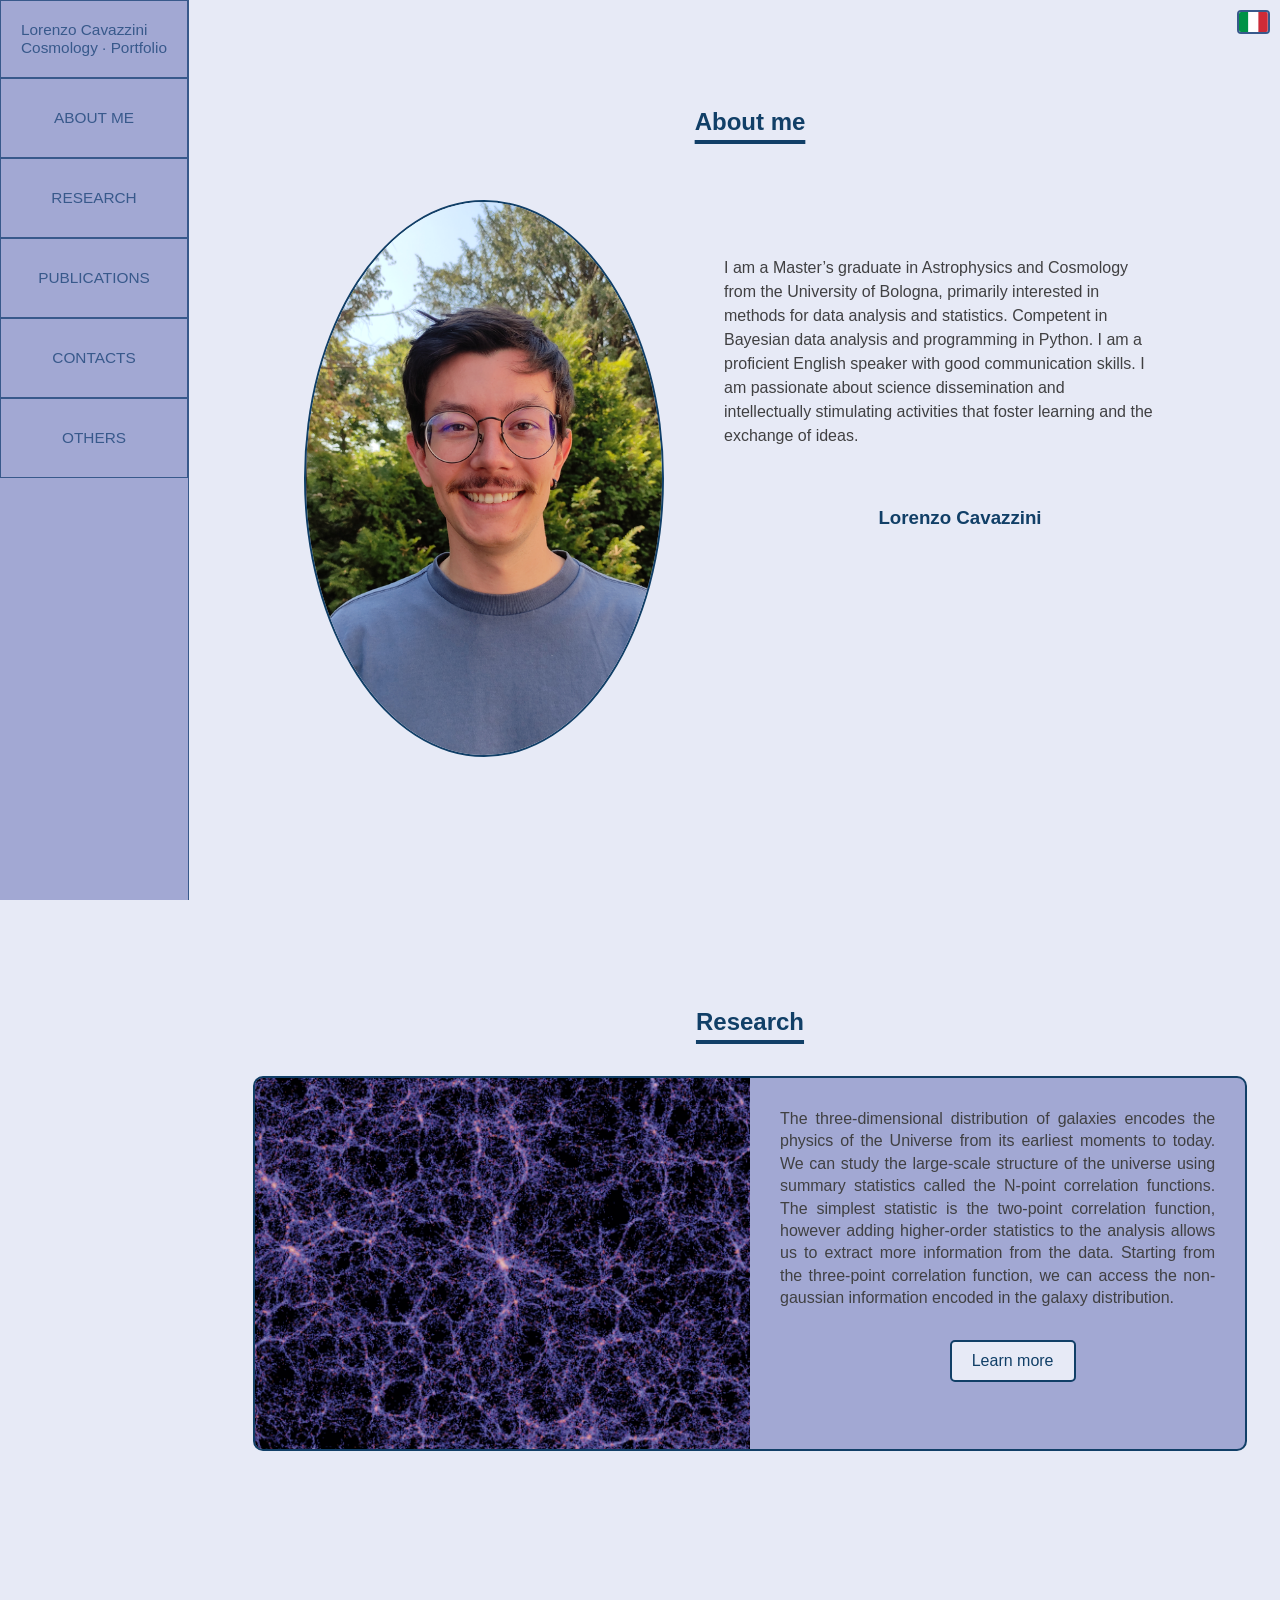
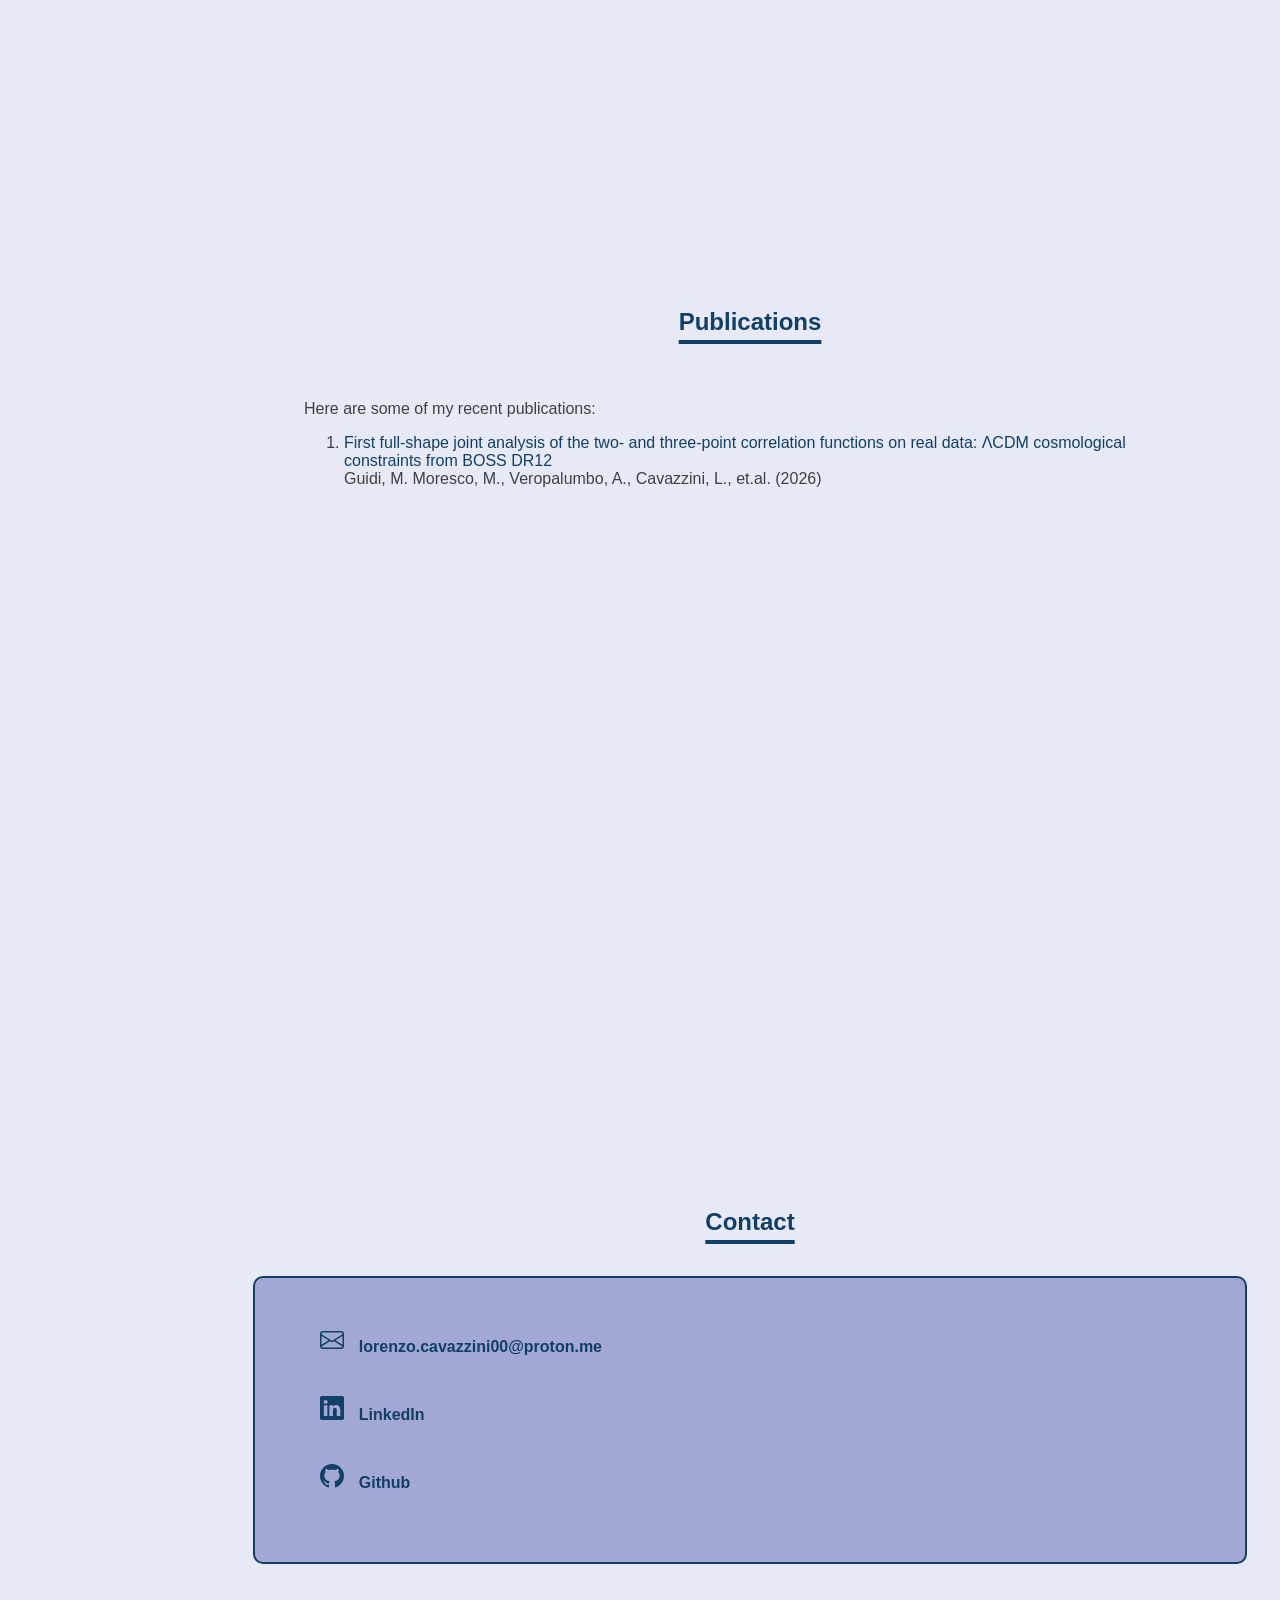
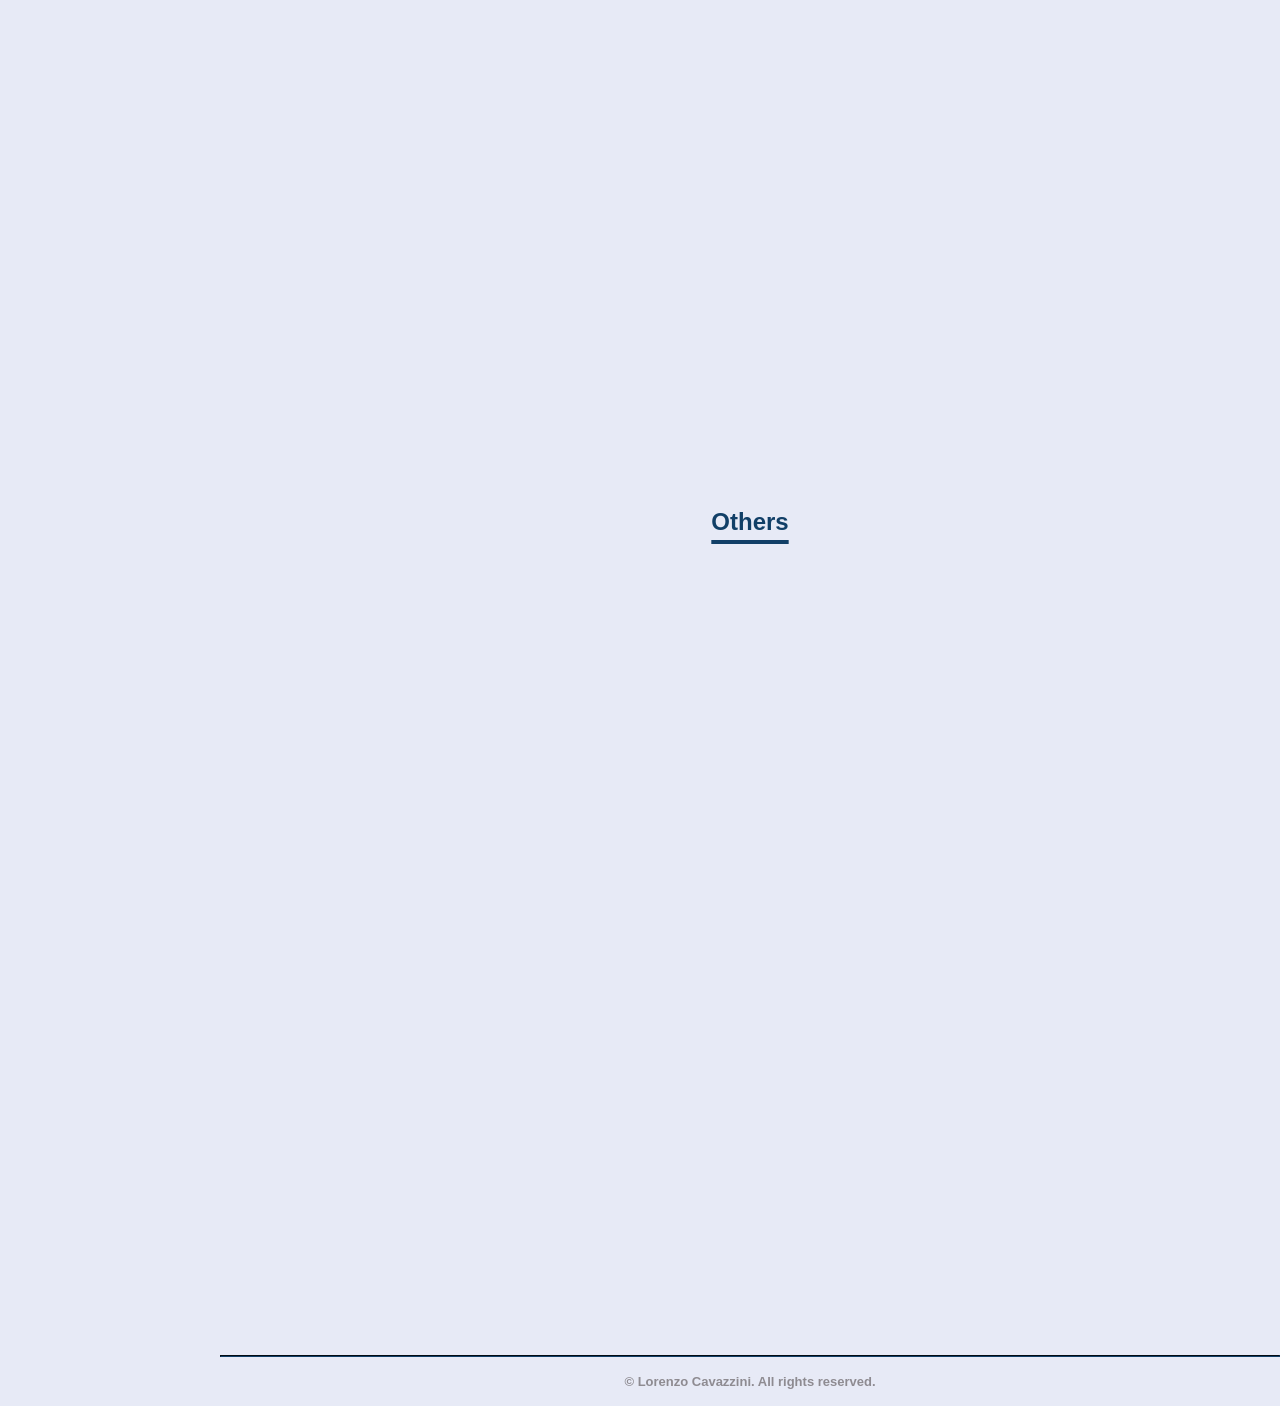
==== commit f1eadaf4: "adaptive design n2" ====
--- a/index.html
+++ b/index.html
@@ -51,12 +51,14 @@
 
     <section id="publications">
         <h2>Publications</h2>
-        <p>Here are some of my recent publications:
-            <ol>
-                <li><a href="https://arxiv.org/abs/2606.26237" target="_blank">First full‑shape joint analysis of the two‑ and three‑point correlation functions on
-                real data: ΛCDM cosmological constraints from BOSS DR12</a> <br>Guidi, M. Moresco, M., Veropalumbo, A., Cavazzini, L., et.al. (2026)</li>
-            </ol>
-        </p>
+        <div id="publications-list">
+            <p>Here are some of my recent publications:
+                <ol>
+                    <li><a href="https://arxiv.org/abs/2606.26237" target="_blank">First full‑shape joint analysis of the two‑ and three‑point correlation functions on
+                    real data: ΛCDM cosmological constraints from BOSS DR12</a> <br>Guidi, M. Moresco, M., Veropalumbo, A., Cavazzini, L., et.al. (2026)</li>
+                </ol>
+            </p>
+        </div>
     </section>
 
     <section id="contact">
--- a/mysite-style.css
+++ b/mysite-style.css
@@ -1,3 +1,7 @@
+* {
+    box-sizing: border-box;
+}
+
 .first-color { 
 	background: #e7eaf6; 
 }
@@ -54,6 +58,7 @@
     text-align: center;
     text-decoration: underline solid #113f67 4px;
     text-underline-offset: 10px;
+    margin: 40px;
 }
 
 p{color: #404042;}
@@ -90,6 +95,7 @@
     color: #38598b;
     padding: 20px;
     border: 1px solid #38598b;
+    font-size: clamp(0.8rem, 1.2vw, 5rem);
 }
 
 nav li:hover{
@@ -110,10 +116,11 @@
 
 #about-box{
     background-color: #e7eaf6;
-    border: 2px solid #113f67;
-    border-radius: 80px;
+    /* border: 2px solid #113f67;
+    border-radius: 80px; */
     overflow: auto;
     border-left: none;
+    margin: clamp(5px, 5vw, 100px);
 }
 
 #about-box img{
@@ -121,7 +128,8 @@
     border-radius: 50%;
     border: 2px solid #113f67;
     height: auto;
-    width: 15%;
+    width: 40dvh;
+    margin-right: 60px;
 }
 
 #about-box h3{
@@ -131,9 +139,11 @@
 
 #about-box p{
     padding: 40px;
-    text-align: justify;
-    margin-left: 180px;
     line-height: 1.5;
+}
+
+#publications-list{
+    margin: clamp(5px, 5vw, 100px);
 }
 
 #publications li{
@@ -155,6 +165,7 @@
     border: 2px solid #113f67;
     border-radius: 10px;
     overflow: auto;
+    margin: clamp(5px, 1vw, 50px);
 }
 
 .box img{
@@ -229,7 +240,7 @@
 /* Media queries for responsive design */
 @media screen and (max-width: 768px) {
     nav{
-        position: fixed;
+        position: sticky;
         top: 0;
         height: auto;
         width: 100%;
@@ -245,7 +256,8 @@
     nav ul{
         display: flex;
         flex-direction: row;
-        justify-content:space-around;
+        justify-content:space-evenly;
+        flex-wrap: wrap;
     }
 
     nav li{
@@ -263,12 +275,13 @@
         position: sticky;
         display: flex;
         justify-content: flex-end;
-        margin-top: 50px;
+        margin-top: 70px;
+        margin-block: 0px;
 }
 
     section{
         margin-left: 0;
-        padding: 20px;
+        padding: 5px;
     }
 
     #about-box{
@@ -276,7 +289,8 @@
     }
 
     #about-box img{
-        width: 30%;
+        width: 40dvh;
+        height: auto;
         margin: 10px auto;
         display: block;
         float: none;
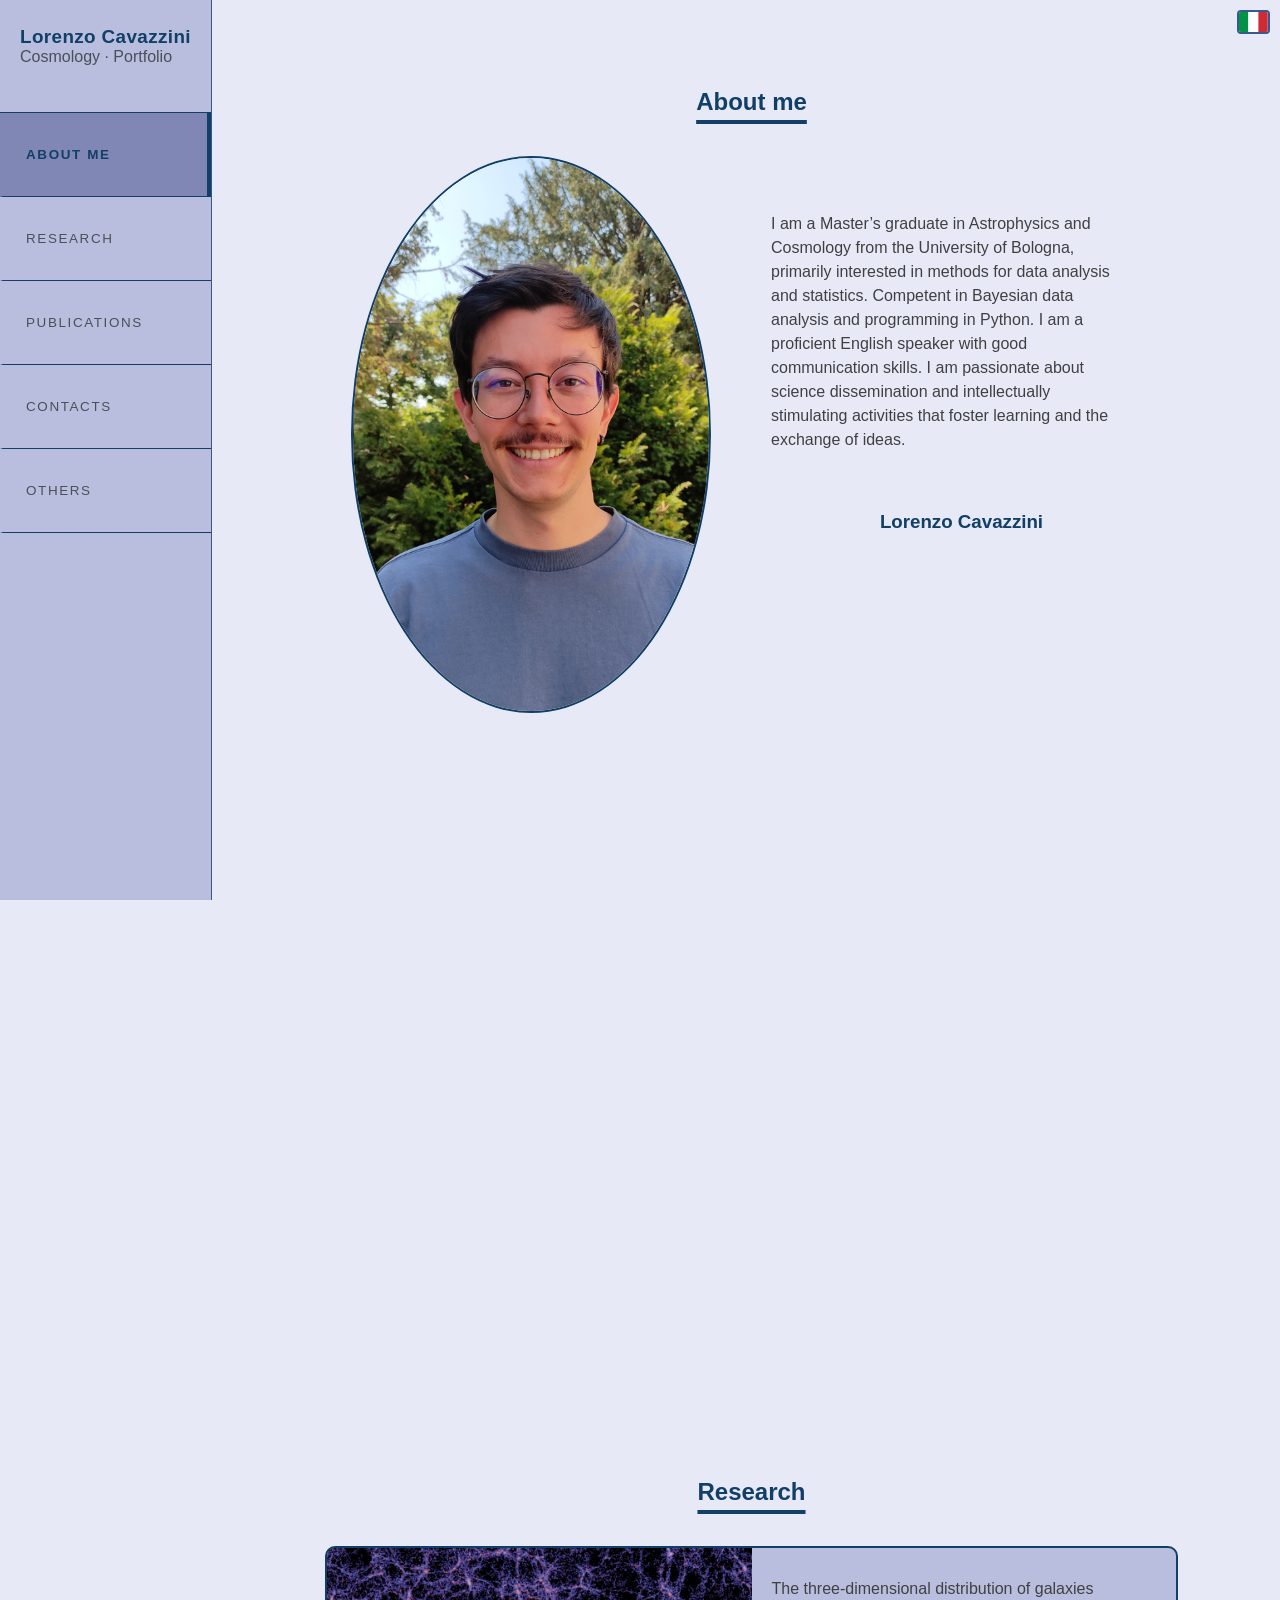
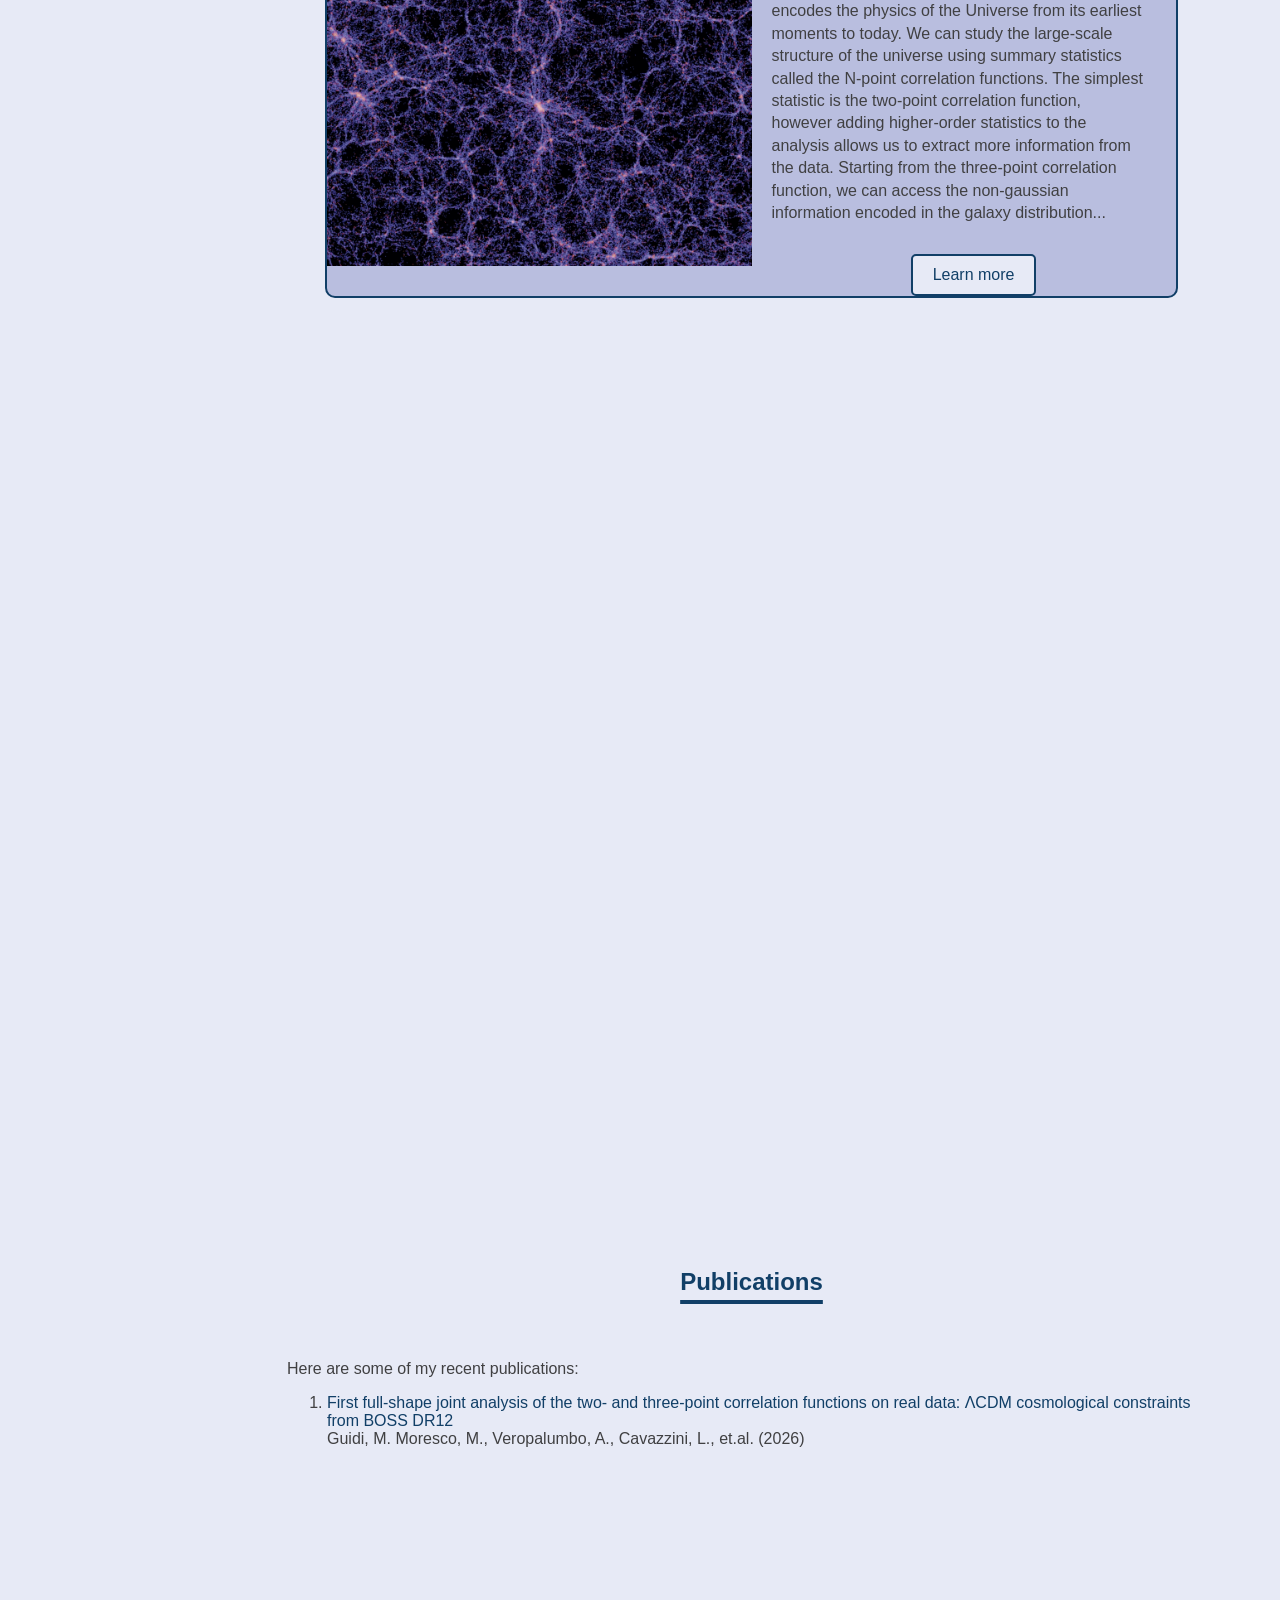
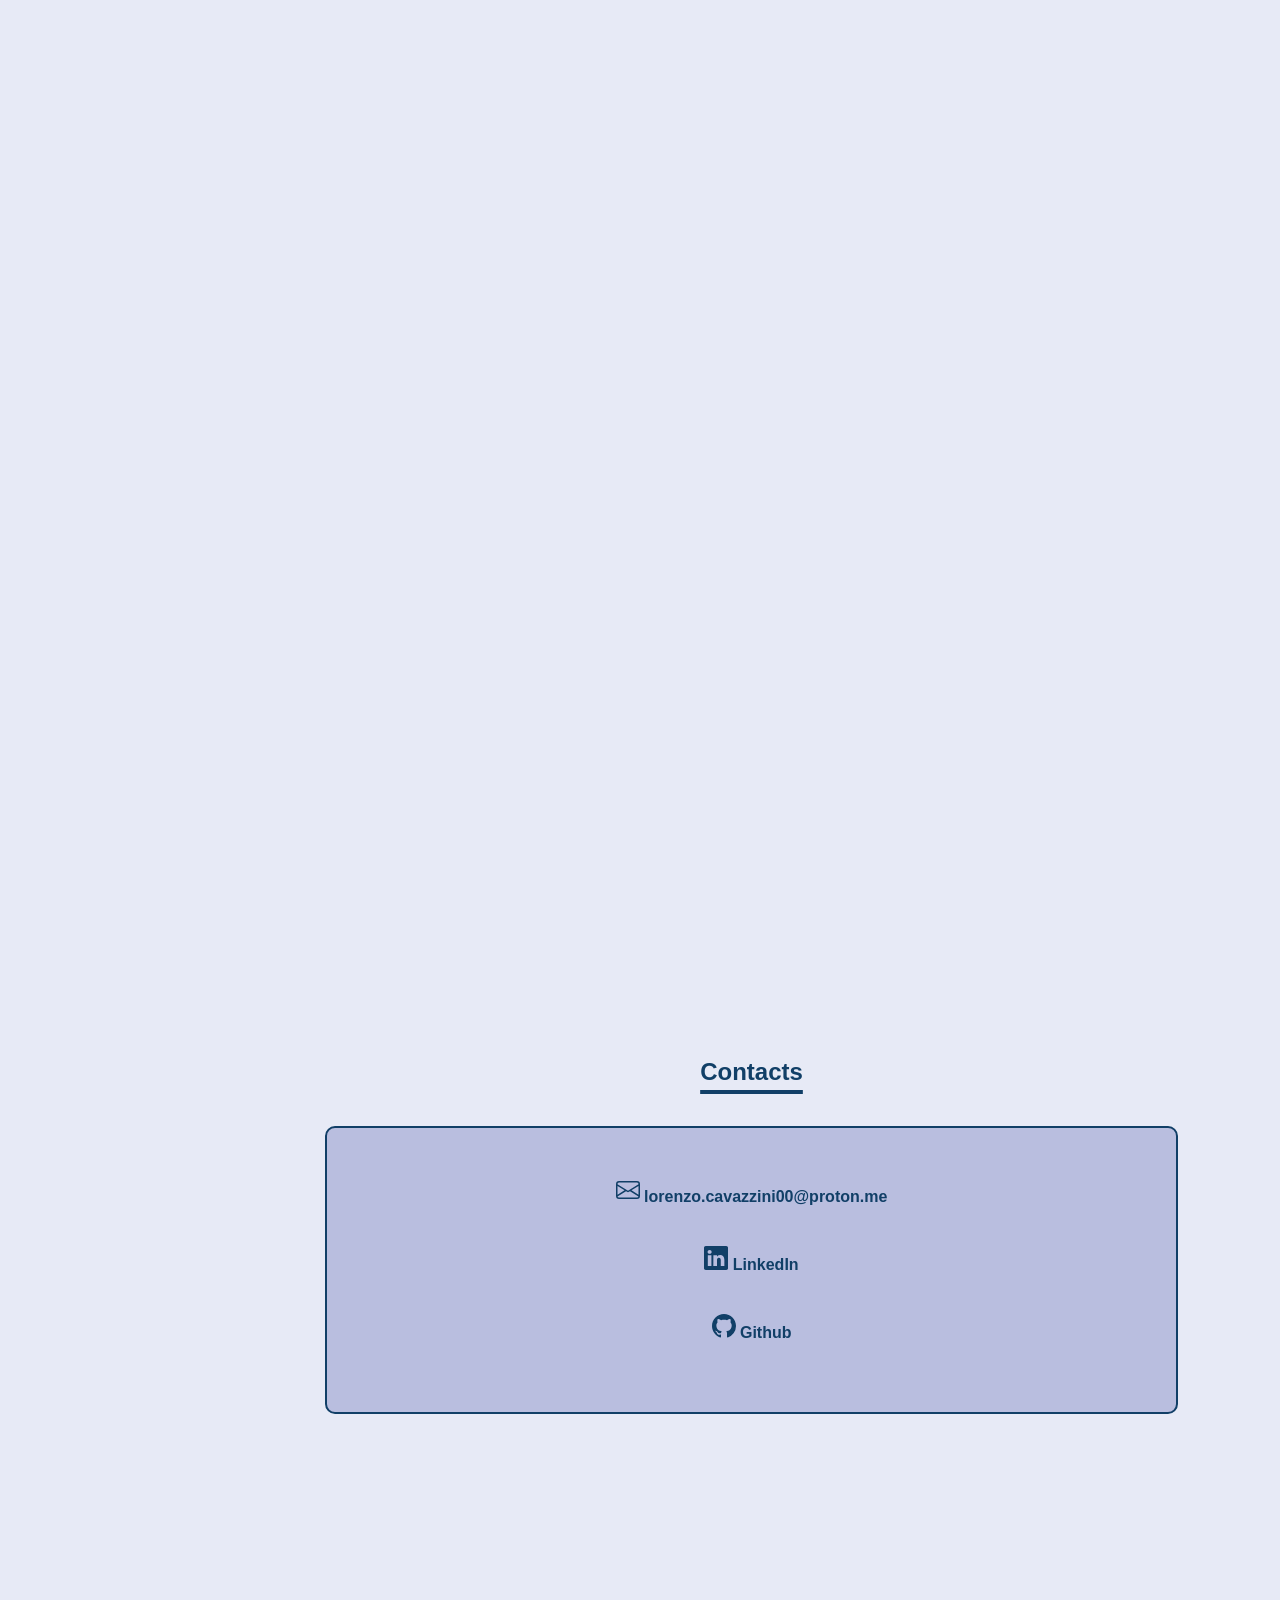
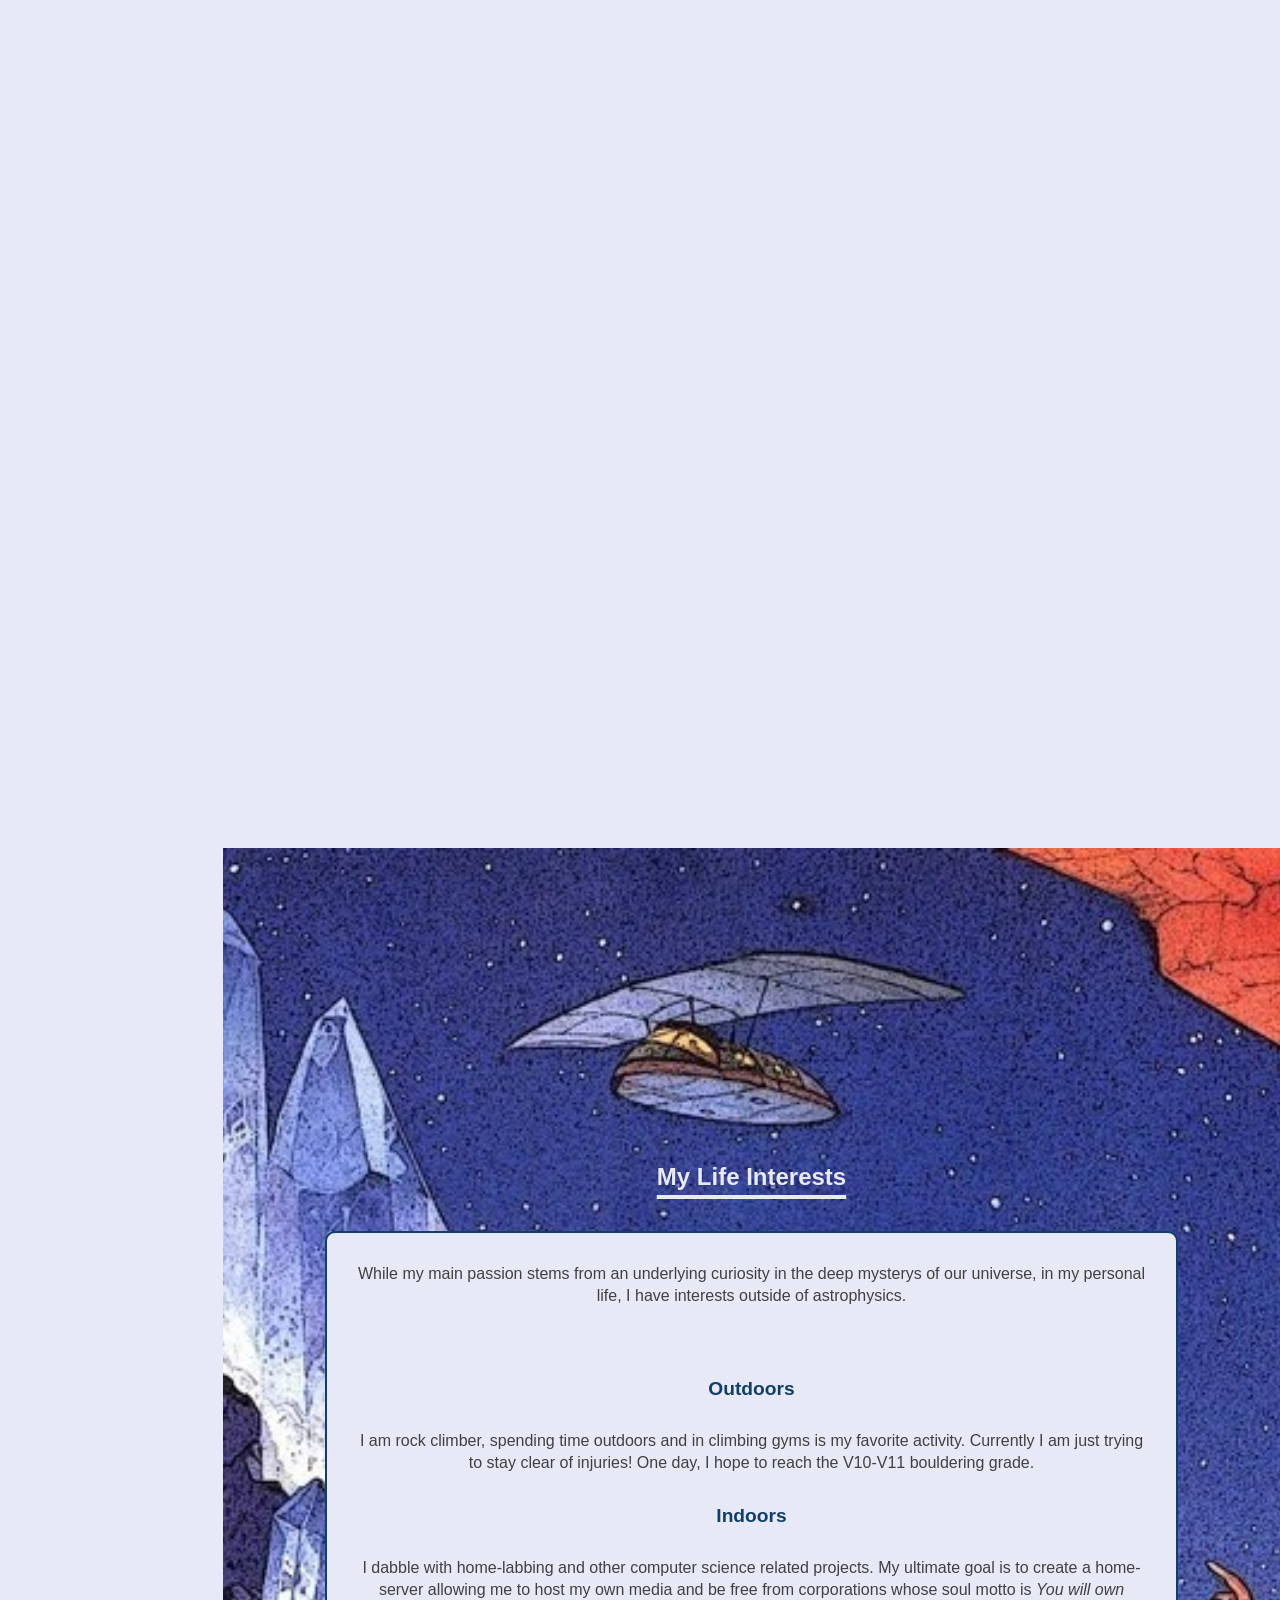
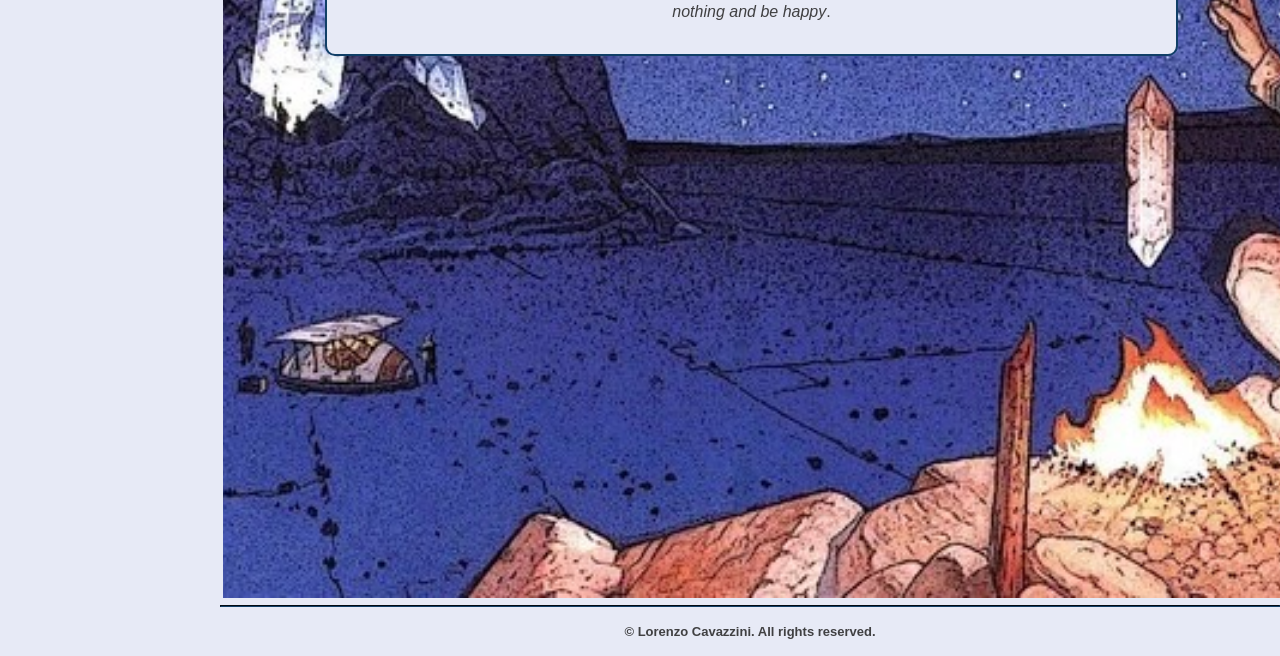
==== commit a18fd5bc: "tutti i cambiamenti finali" ====
--- a/index.html
+++ b/index.html
@@ -6,17 +6,21 @@
     <title>Lorenzo Cavazzini</title>
     <link rel="stylesheet" href="mysite-style.css">
     <link rel="stylesheet" href="https://fonts.googleapis.com/css2?family=Material+Symbols+Outlined:opsz,wght,FILL,GRAD@20..48,100..700,0..1,-50..200&icon_names=mail" />
+    <script>document.documentElement.classList.add('js')</script> <!--This is for the CSS file to recognise the .js class-->
+    <script src="index.js" defer></script>
 </head>
 <header>
     <nav>
+        <div id="top-id">
+            <a href="#about">Lorenzo Cavazzini</a>
+            <span>Cosmology · Portfolio</span>
+        </div>
         <ul>
-            <li id="top-id">Lorenzo Cavazzini <br>
-            Cosmology · Portfolio</li>
-            <li><a href="#about">ABOUT ME</a></li>
-            <li><a href="#research">RESEARCH</a></li>
-            <li><a href="#publications">PUBLICATIONS</a></li>
-            <li><a href="#contact">CONTACTS</a></li>
-            <li><a href="#others">OTHERS</a></li>
+            <li><a href="#about">About me</a></li>
+            <li><a href="#research">Research</a></li>
+            <li><a href="#publications">Publications</a></li>
+            <li><a href="#contact">Contacts</a></li>
+            <li><a href="#others">Others</a></li>
         </ul>
     </nav>
     <div id="lang-switch">
@@ -25,55 +29,77 @@
 </header>
 <body>
     <section id="about">
-        <h2>About me</h2>
-        <div id="about-box">
-            <img id="profile-pic" src="images/profile.png"> 
-            <p>I am a Master’s graduate in Astrophysics and Cosmology from the University of Bologna, primarily interested in methods for data analysis and statistics.
-            Competent in Bayesian data analysis and programming in Python. I am a proficient English speaker with good communication skills. I am passionate about
-            science dissemination and intellectually stimulating activities that foster learning and the exchange of ideas.
-            </p>
-            <h3>Lorenzo Cavazzini</h3>
+        <div class="container fade-up">
+            <h2>About me</h2>
+            <div id="about-box">
+                <img id="profile-pic" src="images/profile.png"> 
+                <p>I am a Master’s graduate in Astrophysics and Cosmology from the University of Bologna, primarily interested in methods for data analysis and statistics.
+                Competent in Bayesian data analysis and programming in Python. I am a proficient English speaker with good communication skills. I am passionate about
+                science dissemination and intellectually stimulating activities that foster learning and the exchange of ideas.
+                </p>
+                <h3>Lorenzo Cavazzini</h3>
+            </div>
         </div>
     </section>
 
     <section id="research">
-        <h2>Research</h2>
-        <div class="box">
-            <img src="images/millenium2.jpg" >
-            <p>The three-dimensional distribution of galaxies encodes the physics of the Universe from its earliest moments to today. 
-                We can study the large-scale structure of the universe using summary statistics called the N-point correlation functions. 
-                The simplest statistic is the two-point correlation function, however adding higher-order statistics to the analysis allows us to extract more information from the data.
-                Starting from the three-point correlation function, we can access the non-gaussian information encoded in the galaxy distribution.
-                </p>
-            <button onclick="window.location.href='research.html'">Learn more</button>
-    </div>
+        <div class="container fade-up">
+            <h2>Research</h2>
+            <div class="box">
+                <img src="images/millenium2.jpg" >
+                <p>The three-dimensional distribution of galaxies encodes the physics of the Universe from its earliest moments to today. 
+                    We can study the large-scale structure of the universe using summary statistics called the N-point correlation functions. 
+                    The simplest statistic is the two-point correlation function, however adding higher-order statistics to the analysis allows us to extract more information from the data.
+                    Starting from the three-point correlation function, we can access the non-gaussian information encoded in the galaxy distribution...
+                    </p>
+                <button onclick="window.location.href='research.html'">Learn more</button>
+            </div>
+        </div>
     </section>
 
     <section id="publications">
-        <h2>Publications</h2>
-        <div id="publications-list">
-            <p>Here are some of my recent publications:
-                <ol>
-                    <li><a href="https://arxiv.org/abs/2606.26237" target="_blank">First full‑shape joint analysis of the two‑ and three‑point correlation functions on
-                    real data: ΛCDM cosmological constraints from BOSS DR12</a> <br>Guidi, M. Moresco, M., Veropalumbo, A., Cavazzini, L., et.al. (2026)</li>
-                </ol>
-            </p>
+        <div class="container fade-up">
+            <h2>Publications</h2>
+            <div id="publications-list">
+                <p>Here are some of my recent publications:
+                    <ol>
+                        <li><a href="https://arxiv.org/abs/2606.26237" target="_blank">First full‑shape joint analysis of the two‑ and three‑point correlation functions on
+                        real data: ΛCDM cosmological constraints from BOSS DR12</a> <br>Guidi, M. Moresco, M., Veropalumbo, A., Cavazzini, L., et.al. (2026)</li>
+                    </ol>
+                </p>
+            </div>
         </div>
     </section>
 
     <section id="contact">
-        <h2>Contact</h2>
-        <div class="box">
-            <ul>
-                <li><a href="mailto:lorenzo.cavazzini00@proton.me" style="margin: 15px;"><svg xmlns="http://www.w3.org/2000/svg" width="16" height="16" fill="currentColor" class="bi bi-envelope" viewBox="0 0 16 16"><path d="M0 4a2 2 0 0 1 2-2h12a2 2 0 0 1 2 2v8a2 2 0 0 1-2 2H2a2 2 0 0 1-2-2zm2-1a1 1 0 0 0-1 1v.217l7 4.2 7-4.2V4a1 1 0 0 0-1-1zm13 2.383-4.708 2.825L15 11.105zm-.034 6.876-5.64-3.471L8 9.583l-1.326-.795-5.64 3.47A1 1 0 0 0 2 13h12a1 1 0 0 0 .966-.741M1 11.105l4.708-2.897L1 5.383z"/></svg></a>lorenzo.cavazzini00@proton.me</li>
-                <li><a href="https://www.linkedin.com/in/lorenzo-cavazzini-23e" style="margin: 15px;"><svg xmlns="http://www.w3.org/2000/svg" width="16" height="16" fill="currentColor" class="bi bi-linkedin" viewBox="0 0 16 16"><path d="M0 1.146C0 .513.526 0 1.175 0h13.65C15.474 0 16 .513 16 1.146v13.708c0 .633-.526 1.146-1.175 1.146H1.175C.526 16 0 15.487 0 14.854zm4.943 12.248V6.169H2.542v7.225zm-1.2-8.212c.837 0 1.358-.554 1.358-1.248-.015-.709-.52-1.248-1.342-1.248S2.4 3.226 2.4 3.934c0 .694.521 1.248 1.327 1.248zm4.908 8.212V9.359c0-.216.016-.432.08-.586.173-.431.568-.878 1.232-.878.869 0 1.216.662 1.216 1.634v3.865h2.401V9.25c0-2.22-1.184-3.252-2.764-3.252-1.274 0-1.845.7-2.165 1.193v.025h-.016l.016-.025V6.169h-2.4c.03.678 0 7.225 0 7.225z"/></svg></a>LinkedIn</li>
-                <li><a href="https://github.com/lollocava00" style="margin: 15px;"><svg xmlns="http://www.w3.org/2000/svg" width="16" height="16" fill="currentColor" class="bi bi-github" viewBox="0 0 16 16"><path d="M8 0C3.58 0 0 3.58 0 8c0 3.54 2.29 6.53 5.47 7.59.4.07.55-.17.55-.38 0-.19-.01-.82-.01-1.49-2.01.37-2.53-.49-2.69-.94-.09-.23-.48-.94-.82-1.13-.28-.15-.68-.52-.01-.53.63-.01 1.08.58 1.23.82.72 1.21 1.87.87 2.33.66.07-.52.28-.87.51-1.07-1.78-.2-3.64-.89-3.64-3.95 0-.87.31-1.59.82-2.15-.08-.2-.36-1.02.08-2.12 0 0 .67-.21 2.2.82.64-.18 1.32-.27 2-.27s1.36.09 2 .27c1.53-1.04 2.2-.82 2.2-.82.44 1.1.16 1.92.08 2.12.51.56.82 1.27.82 2.15 0 3.07-1.87 3.75-3.65 3.95.29.25.54.73.54 1.48 0 1.07-.01 1.93-.01 2.2 0 .21.15.46.55.38A8.01 8.01 0 0 0 16 8c0-4.42-3.58-8-8-8"/></svg></a>Github</li>
-            </ul>
+        <div class="container fade-up">
+            <h2>Contacts</h2>
+            <div class="box">
+                <ul>
+                    <li><a href="mailto:lorenzo.cavazzini00@proton.me" style="margin: 15px;"><svg xmlns="http://www.w3.org/2000/svg" width="16" height="16" fill="currentColor" class="bi bi-envelope" viewBox="0 0 16 16"><path d="M0 4a2 2 0 0 1 2-2h12a2 2 0 0 1 2 2v8a2 2 0 0 1-2 2H2a2 2 0 0 1-2-2zm2-1a1 1 0 0 0-1 1v.217l7 4.2 7-4.2V4a1 1 0 0 0-1-1zm13 2.383-4.708 2.825L15 11.105zm-.034 6.876-5.64-3.471L8 9.583l-1.326-.795-5.64 3.47A1 1 0 0 0 2 13h12a1 1 0 0 0 .966-.741M1 11.105l4.708-2.897L1 5.383z"/></svg> lorenzo.cavazzini00@proton.me</a></li>
+                    <li><a href="https://www.linkedin.com/in/lorenzo-cavazzini-23e" style="margin: 15px;"><svg xmlns="http://www.w3.org/2000/svg" width="16" height="16" fill="currentColor" class="bi bi-linkedin" viewBox="0 0 16 16"><path d="M0 1.146C0 .513.526 0 1.175 0h13.65C15.474 0 16 .513 16 1.146v13.708c0 .633-.526 1.146-1.175 1.146H1.175C.526 16 0 15.487 0 14.854zm4.943 12.248V6.169H2.542v7.225zm-1.2-8.212c.837 0 1.358-.554 1.358-1.248-.015-.709-.52-1.248-1.342-1.248S2.4 3.226 2.4 3.934c0 .694.521 1.248 1.327 1.248zm4.908 8.212V9.359c0-.216.016-.432.08-.586.173-.431.568-.878 1.232-.878.869 0 1.216.662 1.216 1.634v3.865h2.401V9.25c0-2.22-1.184-3.252-2.764-3.252-1.274 0-1.845.7-2.165 1.193v.025h-.016l.016-.025V6.169h-2.4c.03.678 0 7.225 0 7.225z"/></svg> LinkedIn</a></li>
+                    <li><a href="https://github.com/lollocava00" style="margin: 15px;"><svg xmlns="http://www.w3.org/2000/svg" width="16" height="16" fill="currentColor" class="bi bi-github" viewBox="0 0 16 16"><path d="M8 0C3.58 0 0 3.58 0 8c0 3.54 2.29 6.53 5.47 7.59.4.07.55-.17.55-.38 0-.19-.01-.82-.01-1.49-2.01.37-2.53-.49-2.69-.94-.09-.23-.48-.94-.82-1.13-.28-.15-.68-.52-.01-.53.63-.01 1.08.58 1.23.82.72 1.21 1.87.87 2.33.66.07-.52.28-.87.51-1.07-1.78-.2-3.64-.89-3.64-3.95 0-.87.31-1.59.82-2.15-.08-.2-.36-1.02.08-2.12 0 0 .67-.21 2.2.82.64-.18 1.32-.27 2-.27s1.36.09 2 .27c1.53-1.04 2.2-.82 2.2-.82.44 1.1.16 1.92.08 2.12.51.56.82 1.27.82 2.15 0 3.07-1.87 3.75-3.65 3.95.29.25.54.73.54 1.48 0 1.07-.01 1.93-.01 2.2 0 .21.15.46.55.38A8.01 8.01 0 0 0 16 8c0-4.42-3.58-8-8-8"/></svg> Github</a></li>
+                </ul>
+            </div>
         </div>
     </section>
 
     <section id="others">
-        <h2>Others</h2>
+        <div class="container fade-up">
+            <h2>My Life Interests</h2>
+            <div class="box">
+                <p>While my main passion stems from an underlying curiosity in the deep mysterys of our universe,
+                   in my personal life, I have interests outside of astrophysics. <p>
+                <h4><b>Outdoors</b></h4>
+                <p>I am rock climber, spending time outdoors and in climbing gyms is my favorite activity.
+                   Currently I am just trying to stay clear of injuries! One day, I hope to reach the V10-V11 bouldering grade.</p>
+                <h4><b>Indoors</b></h4>
+                <p>I dabble with home-labbing and other computer science related projects.
+                   My ultimate goal is to create a home-server allowing me to host my own media and be free from corporations whose soul motto is
+                   <i>You will own nothing and be happy</i>.
+                </p>
+            </div>
+        </div>
     </section>
 </body>
 <footer>
--- a/mysite-style.css
+++ b/mysite-style.css
@@ -2,20 +2,12 @@
     box-sizing: border-box;
 }
 
-.first-color { 
-	background: #e7eaf6; 
-}
-	
-.second-color { 
-	background: #a2a8d3; 
-}
-
-.third-color { 
-	background: #38598b; 
-}
-
-.fourth-color { 
-	background: #113f67; 
+:root {
+    --background: #e7eaf6;
+    --text-color: #404042;
+    --color1: #b9bedf;
+    --color2: #38598b;
+    --color3: #113f67;
 }
 
 
@@ -26,13 +18,24 @@
 }
 
 body{
-    background-color: #e7eaf6;
+    background-color: var(--background);
     font-family: 'Segoe UI', Roboto, Helvetica, Arial, sans-serif;
     margin: 0px;
     padding: 0px;
     box-sizing: border-box;
 }
 
+
+.js .fade-up {
+    opacity: 0;
+    transform: translateY(48px);
+    transition: opacity 0.9s ease-out, transform 0.9s ease-out;
+}
+.js .fade-up.visible {
+    opacity: 1;
+    transform: translateY(0);
+}
+
 #lang-switch{
     position: sticky;
     display: flex;
@@ -40,7 +43,7 @@
 }
 
 #lang-switch a{
-    color: #38598b;
+    color: var(--color2);
     text-decoration: none;
     padding: 10px;
     display: block;
@@ -49,84 +52,112 @@
 #lang-switch svg{
     height: 24px;
     width: auto;
-    border: solid 2px #38598b;
+    border: solid 2px var(--color2);
     border-radius: 4px;
 }
 
 h2{
-    color:#113f67;
-    text-align: center;
-    text-decoration: underline solid #113f67 4px;
+    color: var(--color3);
+    text-align: center;
+    text-decoration: underline solid var(--color3) 4px;
     text-underline-offset: 10px;
     margin: 40px;
 }
 
-p{color: #404042;}
+p{color: var(--text-color);}
 
 nav{
     position: fixed;
     left: 0;
     height: 100vh;
     margin: 0px;
-    background-color: #a2a8d3;
-    border-right: 1px solid #38598b;
+    background-color: var(--color1);
+    border-right: 1px solid var(--color2);
+    overflow-y: auto;
+}
+
+#top-id {
+    color: var(--color2);
+    border-bottom: 1px solid var(--color3);
+    padding-bottom: 46px;
+    padding-top: 26px;
+    padding-left: 20px;
+    padding-right: 20px;
+}
+#top-id span{
+    color: #495057;
+    display: block;
+    font-size: 1rem;
+}
+
+#top-id a{
+    color: var(--color3);
+    text-decoration: none;
+    font-size: 1.18rem;
+    font-weight: 600;
+    letter-spacing: 0.02em;
 }
 
 nav ul{
     list-style-type: none;
-    left: 0;
-    padding:  0px;
+    padding: 0px;
     margin: 0px;
 }
 
-nav a{
-    color: #38598b;
-    text-decoration: none;
-    padding: 10px;
-    display: block;
-    text-align: center;
+nav li{
+    display: block;
+    color: var(--color2);
+    padding: 0px;
+    /*
+    border: 1px solid var(--color2);
+    font-size: 1.2rem;
+    font-variant: small-caps;*/
+}
+
+nav ul a{
+    display: block;
+    padding: 34px 23px;
+    border-left: 3px solid transparent;
+    border-bottom: 1px solid var(--color3);
+    text-decoration: none;
+    color: #495057;
+    font-weight: 500;
+    font-size: 0.84rem;
+    text-transform: uppercase;
+    letter-spacing: 0.12em;
+    transition: all 0.25s ease;
 }
 
 nav a:hover{
-    color: #113f67;
-}
-
-nav li{
-    color: #38598b;
-    padding: 20px;
-    border: 1px solid #38598b;
-    font-size: clamp(0.8rem, 1.2vw, 5rem);
-}
-
-nav li:hover{
+    color: var(--color3);
+}
+
+nav ul a.active{
+    color: var(--color3);
     background-color: #8187b4;
-    border-right: 4px solid #113f67;
-}
-
-nav a.active{
-    color: #113f67;
     font-weight: bold;
+    border-right: 4px solid var(--color3);
 }
 
 section{
-    min-height: 100vh;
-    margin-left: 220px;
-    padding: 20px;
+    min-height: 150dvh; /*spacing between sections*/
+    margin-left:223px;  /*size of the navbar*/
 }
 
 #about-box{
-    background-color: #e7eaf6;
-    /* border: 2px solid #113f67;
+    background-color: var(--background);
+    /* border: 2px solid var(--color3);
     border-radius: 80px; */
     overflow: auto;
     border-left: none;
-    margin: clamp(5px, 5vw, 100px);
+    margin-left: clamp(5dvw, 10dvw, 20dvw);
+    margin-right: clamp(5dvw, 10dvw, 20dvw);
 }
 
 #about-box img{
     float: left;
     border-radius: 50%;
-    border: 2px solid #113f67;
+    border: 2px solid var(--color3);
     height: auto;
     width: 40dvh;
     margin-right: 60px;
@@ -134,7 +165,7 @@
 
 #about-box h3{
     text-align: center;
-    color: #113f67;
+    color: var(--color3);
 }
 
 #about-box p{
@@ -147,11 +178,11 @@
 }
 
 #publications li{
-    color: #404042;
+    color: var(--text-color);
 }
 
 #publications li a{
-    color: #113f67;
+    color: var(--color3);
     text-decoration: none;
 }
 
@@ -161,32 +192,33 @@
 
 /* We use the box class for the research and contact sections */
 .box{
-    background-color: #a2a8d3;
-    border: 2px solid #113f67;
+    background-color: var(--color1);
+    border: 2px solid var(--color3);
     border-radius: 10px;
-    overflow: auto;
-    margin: clamp(5px, 1vw, 50px);
-}
+    overflow:auto;
+    margin-left: clamp(5dvw, 8dvw, 18dvw);
+    margin-right: clamp(5dvw, 8dvw, 18dvw);
+}
+
 
 .box img{
     height: auto;
     width: 50%;
     float: left;
-    margin-right: 30px;
+    margin-right: 20px;
 }
 
 .box p{
     padding: 10px;
     margin: 20px;
-    text-align: justify;
     line-height: 1.4;
 }
 
 .box button{
-    background-color: #e7eaf6;
-    color: #113f67;
+    background-color: var(--background);
+    color: var(--color3);
     border-radius: 5px;
-    border: 2px solid #113f67;
+    border: 2px solid var(--color3);
     text-align: center;
     text-decoration: none;
     display: block;
@@ -212,16 +244,17 @@
     margin-bottom: 20px;
     font-size: 16px;
     font-weight: bold;
-    color: #113f67;
+    color: var(--color3);
+    text-align: center;
 }
 
 .box li a{
-    color: #113f67;
+    color: var(--color3);
     text-decoration: none;
 }
 
 .box li a:hover{
-    color: #38598b;
+    color: var(--color2);
 }
 
 .box svg{
@@ -229,8 +262,36 @@
     width: auto;
 }
 
+#others {
+    background-image: url('images/moebius1.jpeg');
+    background-size: cover;
+    background-position: center;
+}
+
+#others .box{
+    background-color: var(--background);
+}
+
+#others h2{
+    color: var(--background);
+    text-decoration-color: var(--background);
+    padding-top: 35dvh;
+}
+
+#others p{
+    text-align: center;
+}
+
+#others h4{
+    text-align: center;
+    color: var(--color3);
+    font-size: 1.2rem;
+    margin: 0px;
+    padding: 0px;
+}
+
 footer{
-    color: rgb(142, 139, 145);
+    color: var(--text-color);
     margin-left: 220px;
     text-align: center;
     font-size: small;
@@ -240,13 +301,14 @@
 /* Media queries for responsive design */
 @media screen and (max-width: 768px) {
     nav{
-        position: sticky;
+        position: fixed;
         top: 0;
         height: auto;
         width: 100%;
-        background-color: #e7eaf6;
         border-right: none;
-        border-bottom: 1px solid #38598b;
+        background-color: var(--background);
+        border-bottom: 1px solid var(--color2);
+        z-index: 1000;
     }
 
     #top-id{
@@ -260,23 +322,33 @@
         flex-wrap: wrap;
     }
 
-    nav li{
-        padding: 10px;
+    nav ul a {
+        display: inline-block;
+        padding: 12px 18px;
         border: none;
-    }
-
-    nav li:hover{
-    background-color: #8187b4;
-    border-bottom: 4px solid #113f67;
-    border-right: none;
-}
+        /* border-radius: 20px; */
+        text-transform: none;
+        letter-spacing: normal;
+        font-size: 1rem;
+        letter-spacing: 0.02em;
+    }
+
+    nav ul a.active{
+        border-right: none;
+        border-bottom: 3px solid var(--color3);
+    }
+
+    nav ul a.hover{
+        border-right: none;
+        border-bottom: 3px solid var(--color3);
+    }
+
 
     #lang-switch{
         position: sticky;
         display: flex;
         justify-content: flex-end;
-        margin-top: 70px;
-        margin-block: 0px;
+        margin-top: 100px;
 }
 
     section{
@@ -285,7 +357,8 @@
     }
 
     #about-box{
-        border-left: 2px solid #113f67;
+        /* border-left: 2px solid var(--color3); */
+        margin: 0 5px;
     }
 
     #about-box img{
@@ -301,6 +374,10 @@
         padding: 10px;
     }
 
+    .box {
+        margin: auto;
+    }
+
     .box img{
         width: 100%;
         margin: auto;
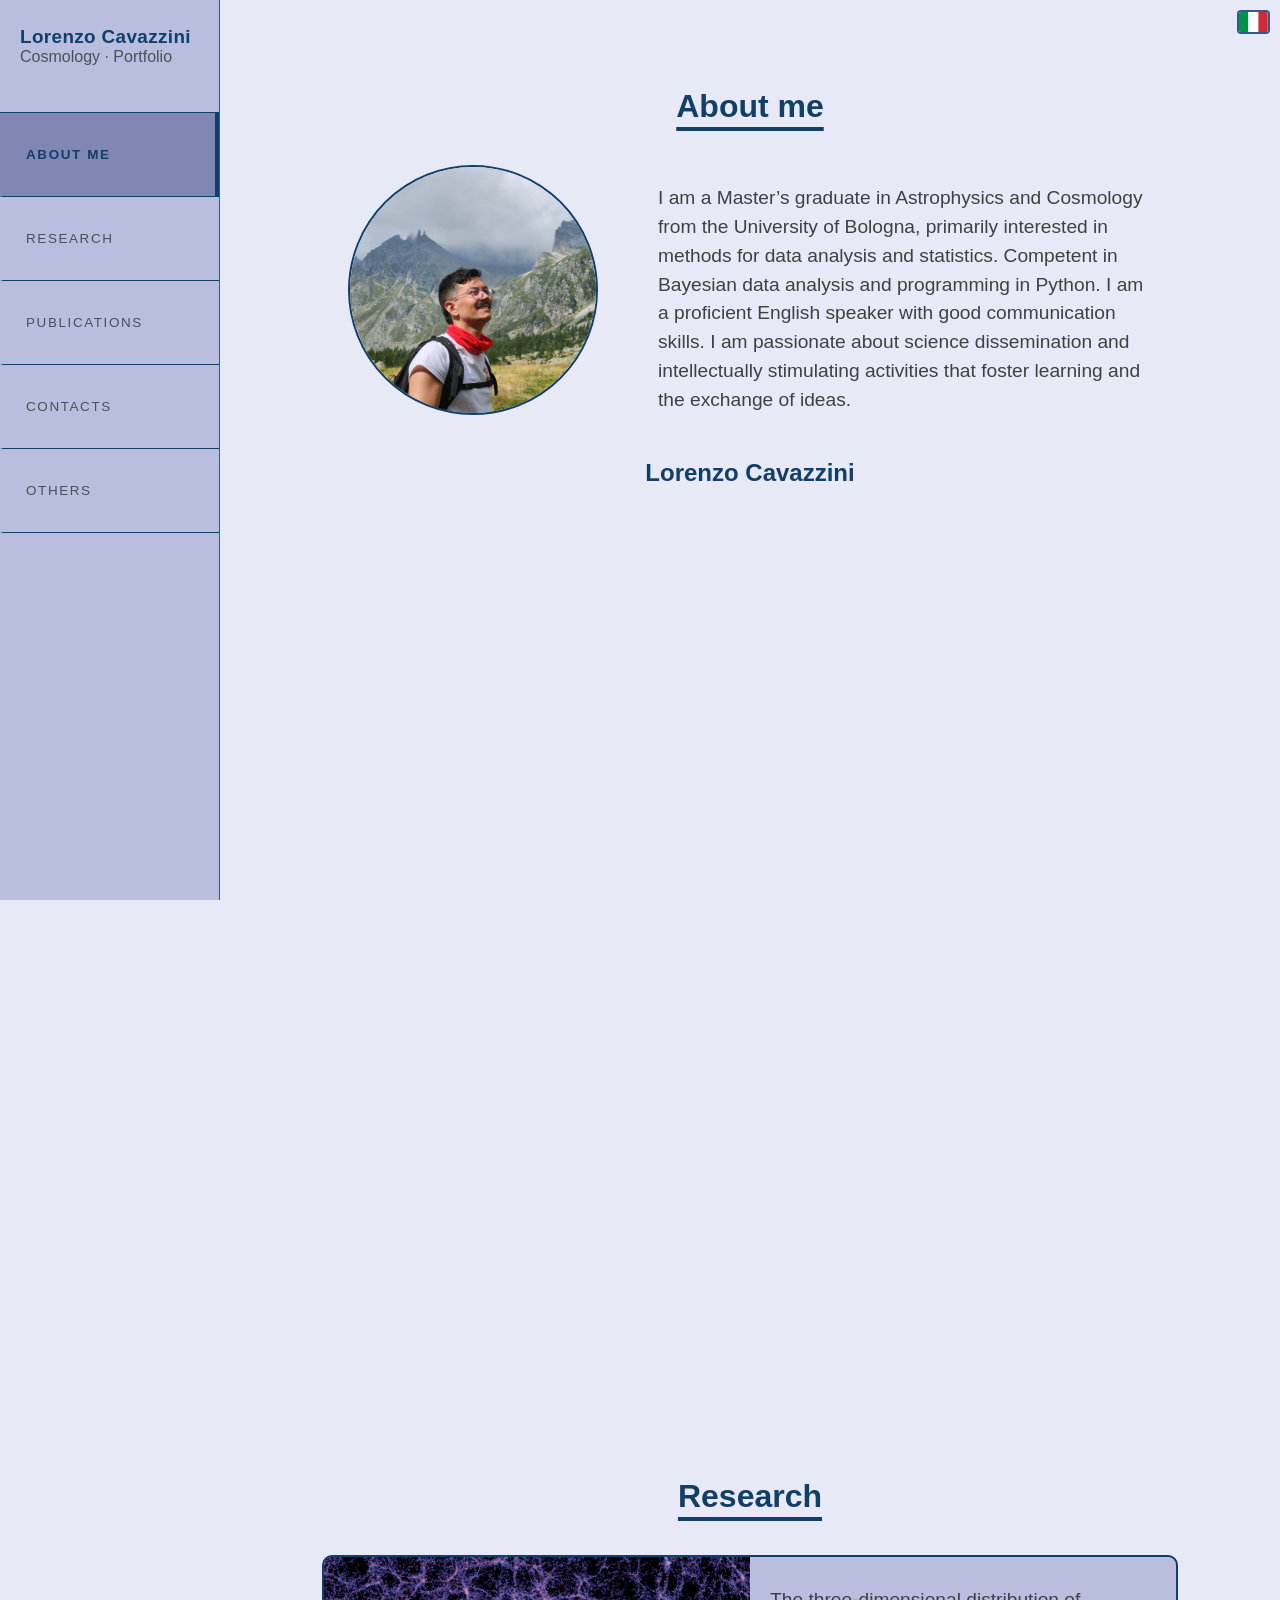
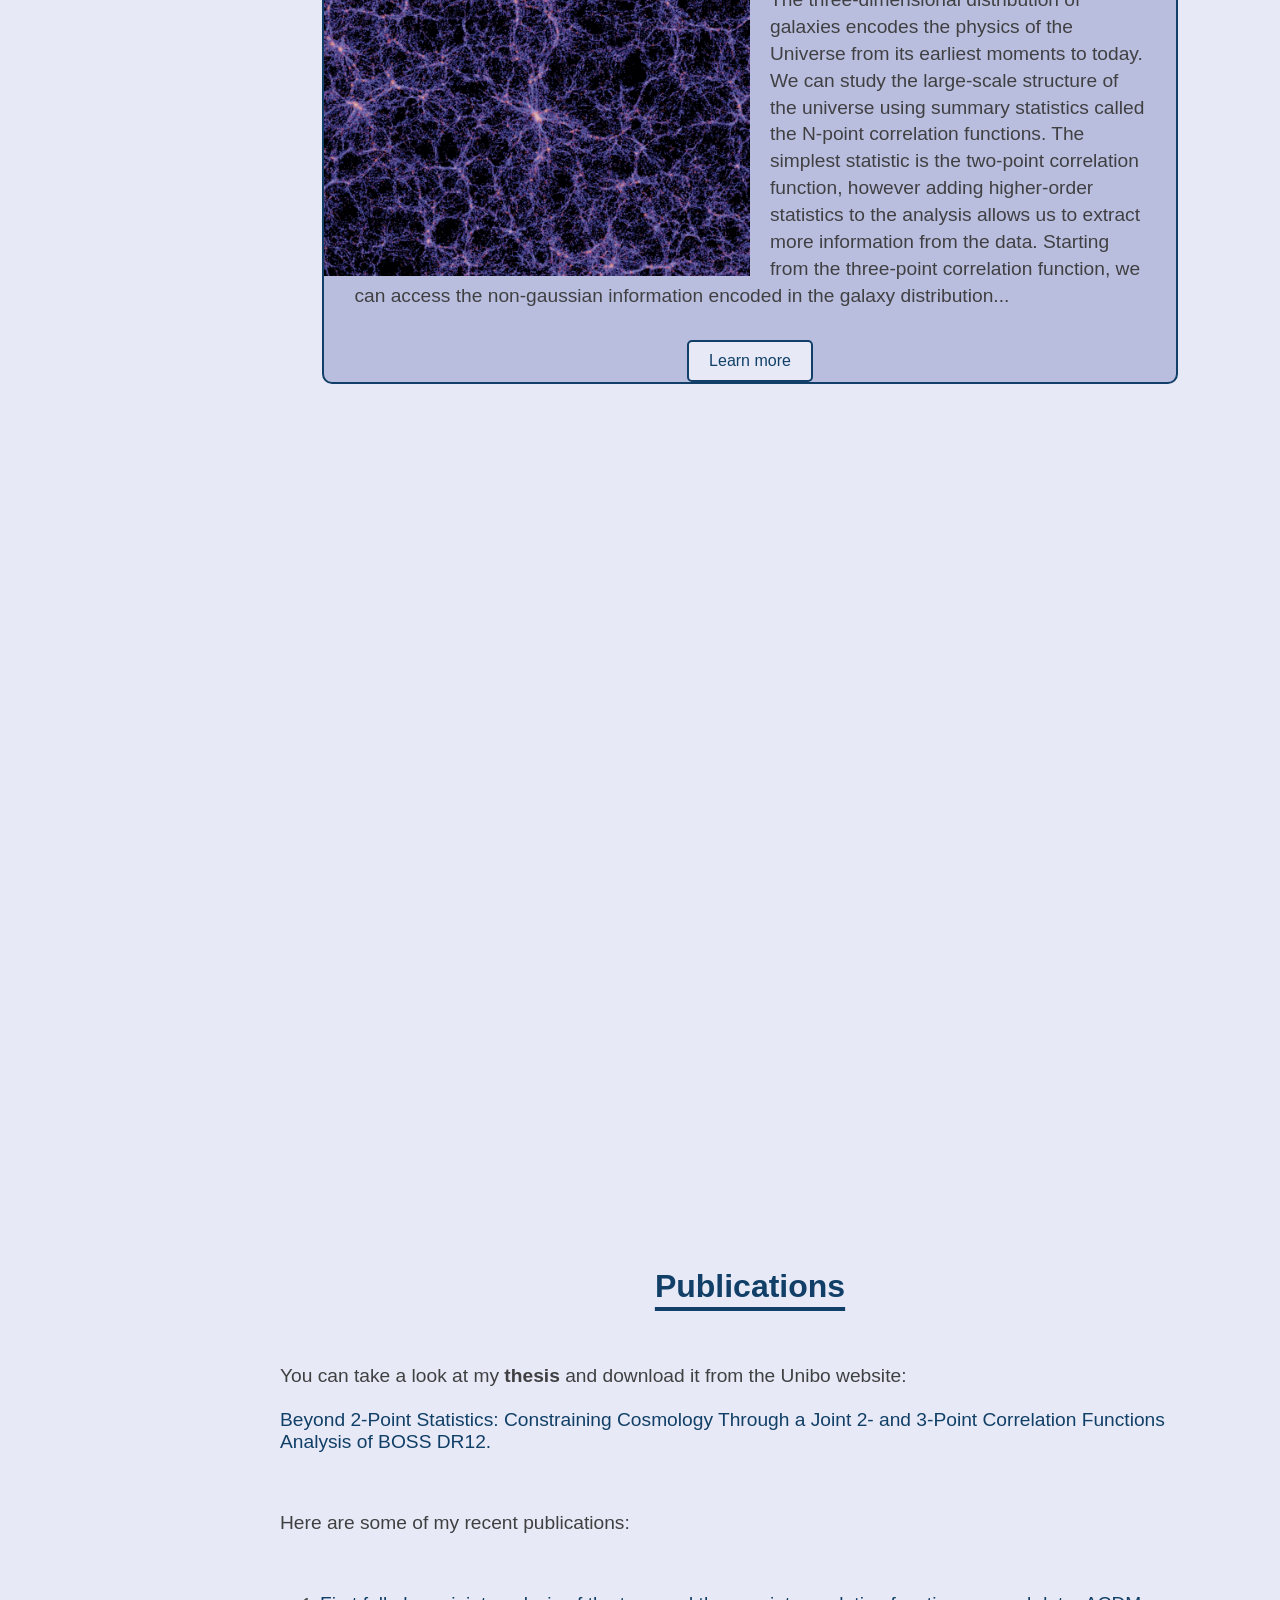
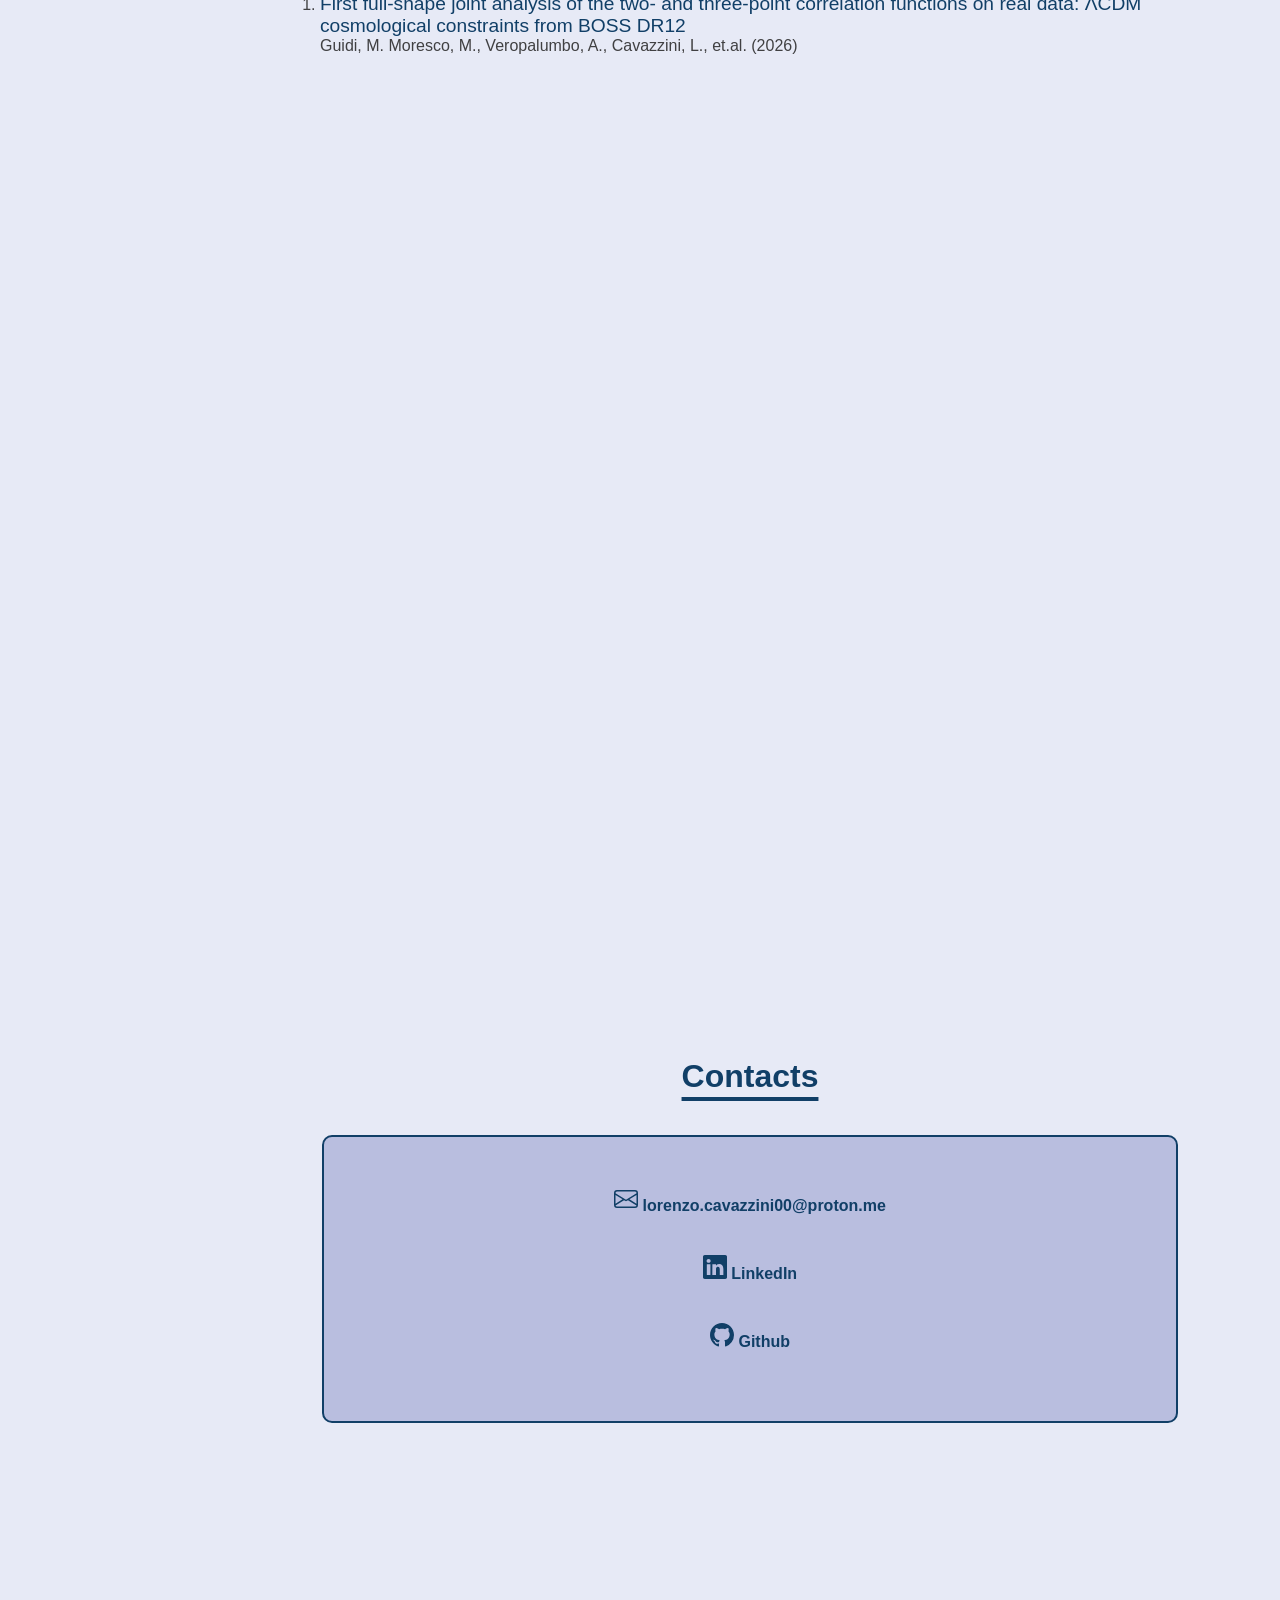
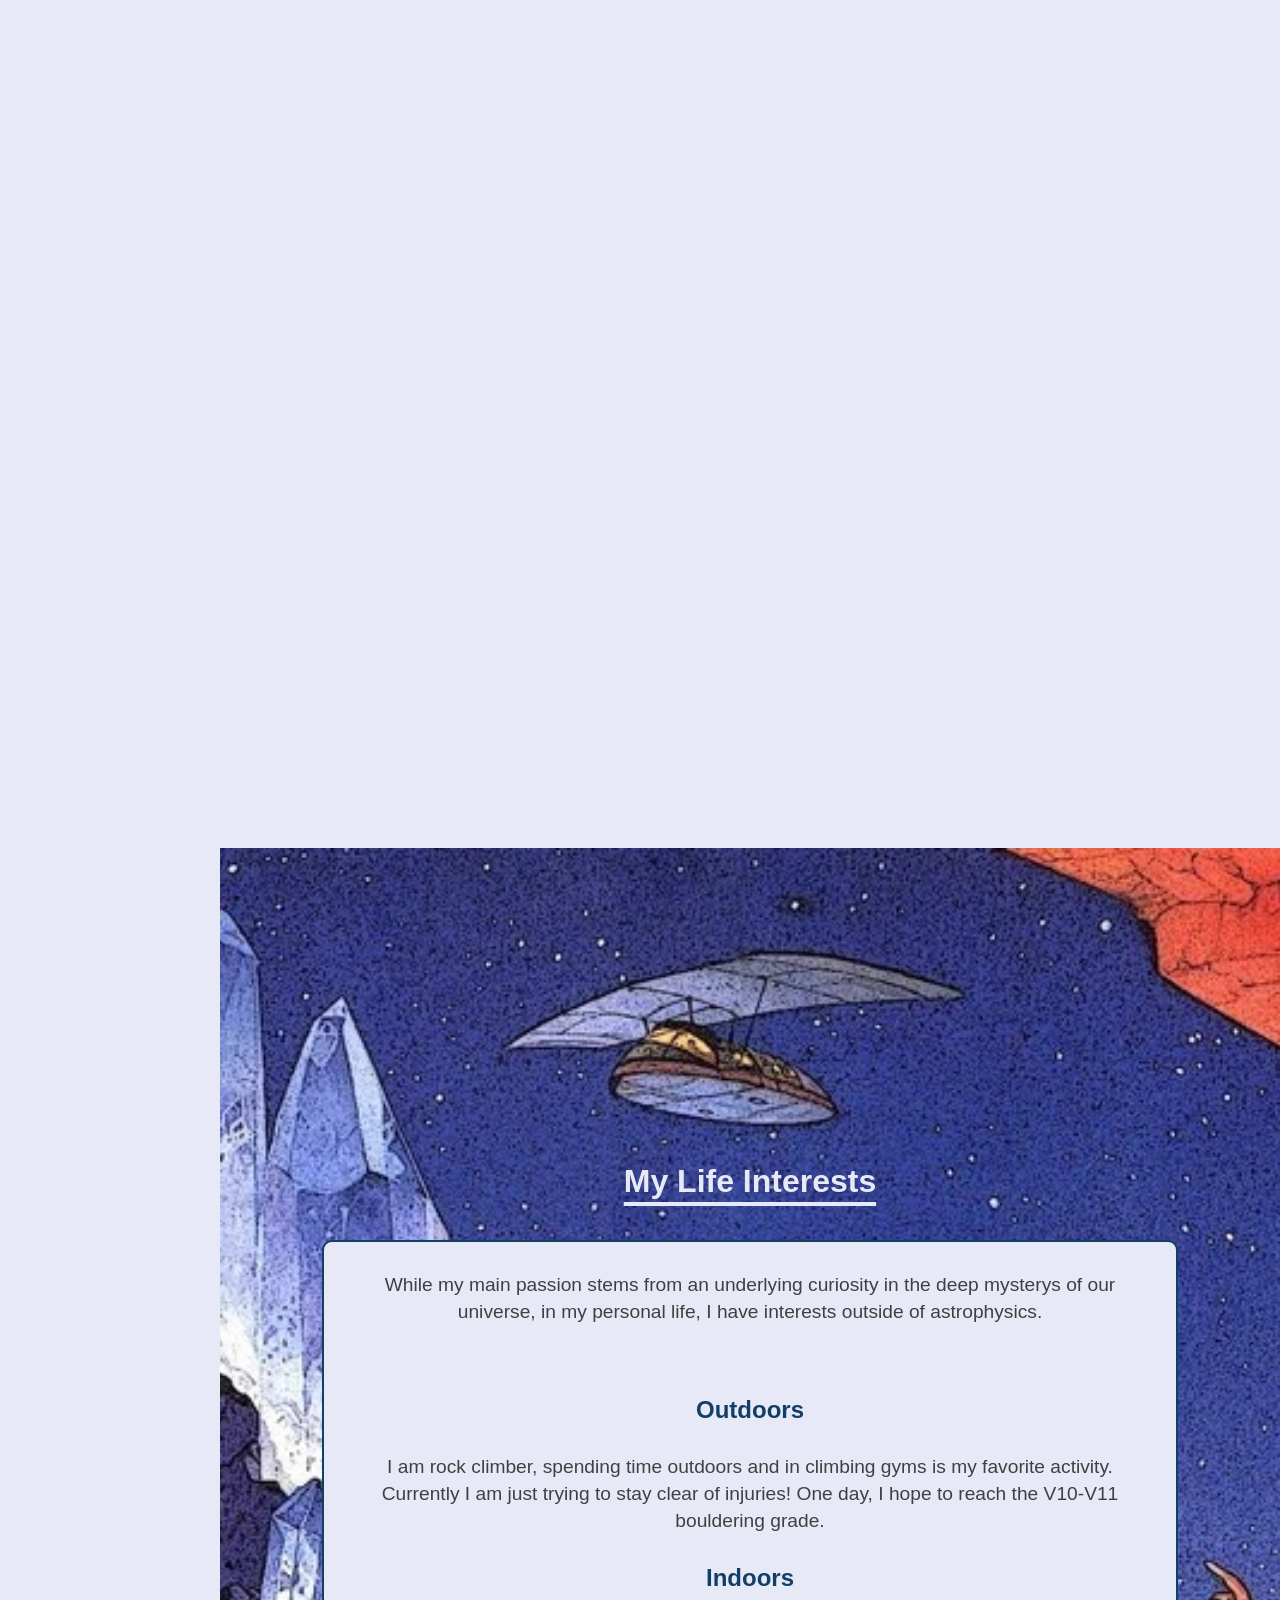
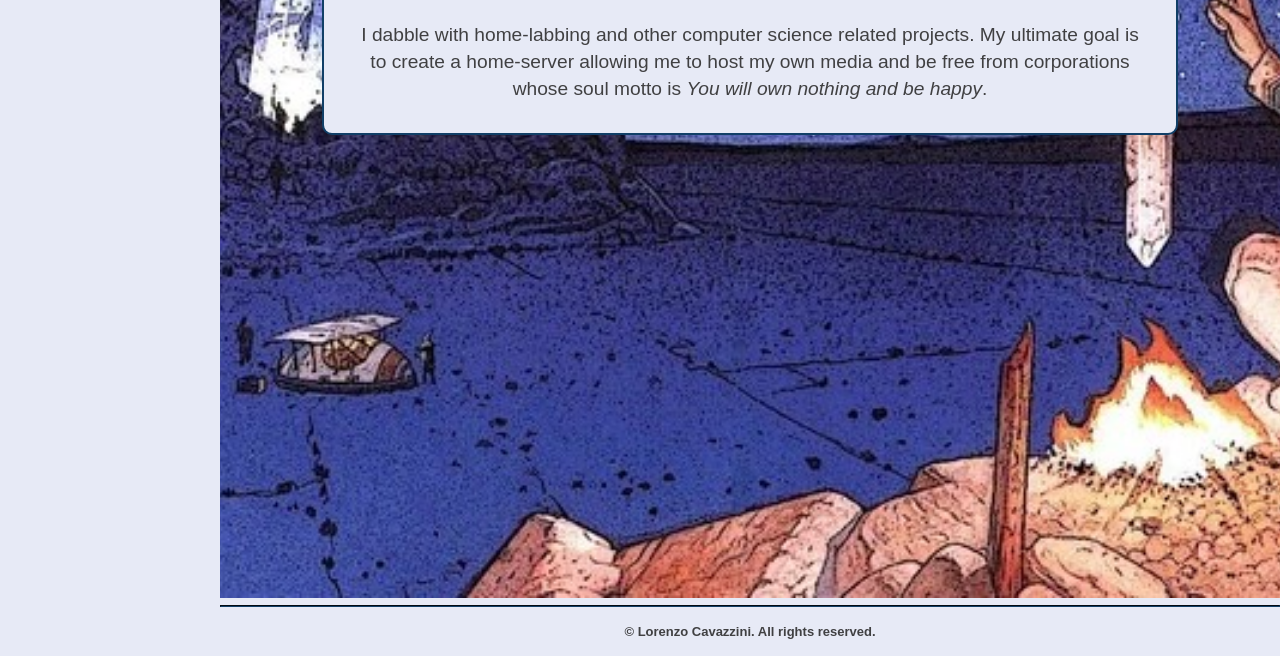
==== commit 44fc9d08: "text resizing and new profile image" ====
--- a/index.html
+++ b/index.html
@@ -32,7 +32,7 @@
         <div class="container fade-up">
             <h2>About me</h2>
             <div id="about-box">
-                <img id="profile-pic" src="images/profile.png"> 
+                <img id="profile-pic" src="images/me.jpg"> 
                 <p>I am a Master’s graduate in Astrophysics and Cosmology from the University of Bologna, primarily interested in methods for data analysis and statistics.
                 Competent in Bayesian data analysis and programming in Python. I am a proficient English speaker with good communication skills. I am passionate about
                 science dissemination and intellectually stimulating activities that foster learning and the exchange of ideas.
@@ -61,6 +61,10 @@
         <div class="container fade-up">
             <h2>Publications</h2>
             <div id="publications-list">
+                <p>You can take a look at my <b>thesis</b> and download it from the Unibo website: <br><br>
+                   <a href="https://amslaurea.unibo.it/id/eprint/38850/" target="_blank">Beyond 2‑Point Statistics: Constraining Cosmology Through a Joint 2‑ and 3‑Point Correlation Functions Analysis of BOSS DR12.</a>
+                </p>
+
                 <p>Here are some of my recent publications:
                     <ol>
                         <li><a href="https://arxiv.org/abs/2606.26237" target="_blank">First full‑shape joint analysis of the two‑ and three‑point correlation functions on
@@ -90,10 +94,10 @@
             <div class="box">
                 <p>While my main passion stems from an underlying curiosity in the deep mysterys of our universe,
                    in my personal life, I have interests outside of astrophysics. <p>
-                <h4><b>Outdoors</b></h4>
+                <h3><b>Outdoors</b></h3>
                 <p>I am rock climber, spending time outdoors and in climbing gyms is my favorite activity.
                    Currently I am just trying to stay clear of injuries! One day, I hope to reach the V10-V11 bouldering grade.</p>
-                <h4><b>Indoors</b></h4>
+                <h3><b>Indoors</b></h3>
                 <p>I dabble with home-labbing and other computer science related projects.
                    My ultimate goal is to create a home-server allowing me to host my own media and be free from corporations whose soul motto is
                    <i>You will own nothing and be happy</i>.
--- a/mysite-style.css
+++ b/mysite-style.css
@@ -58,18 +58,28 @@
 
 h2{
     color: var(--color3);
+    font-size: 2rem;
     text-align: center;
     text-decoration: underline solid var(--color3) 4px;
     text-underline-offset: 10px;
     margin: 40px;
 }
 
-p{color: var(--text-color);}
+h3{
+    font-size: 1.5rem;
+}
+
+
+p{
+    color: var(--text-color);
+    font-size: 1.2rem;
+}
 
 nav{
     position: fixed;
     left: 0;
     height: 100vh;
+    width: 220px;
     margin: 0px;
     background-color: var(--color1);
     border-right: 1px solid var(--color2);
@@ -141,7 +151,7 @@
 
 section{
     min-height: 150dvh; /*spacing between sections*/
-    margin-left:223px;  /*size of the navbar*/
+    margin-left:220px;  /*size of the navbar*/
 }
 
 #about-box{
@@ -159,7 +169,7 @@
     border-radius: 50%;
     border: 2px solid var(--color3);
     height: auto;
-    width: 40dvh;
+    width: 250px;
     margin-right: 60px;
 }
 
@@ -169,24 +179,29 @@
 }
 
 #about-box p{
-    padding: 40px;
+    padding: 0 0 20px 0;
     line-height: 1.5;
 }
 
 #publications-list{
-    margin: clamp(5px, 5vw, 100px);
+    margin: clamp(5px, 60px, 100px);
+}
+
+#publications-list p{
+    padding: 0 0 40px 0;
 }
 
 #publications li{
     color: var(--text-color);
 }
 
-#publications li a{
-    color: var(--color3);
-    text-decoration: none;
-}
-
-#publications li a:hover{
+#publications a{
+    color: var(--color3);
+    text-decoration: none;
+    font-size: 1.2rem;
+}
+
+#publications a:hover{
     text-decoration: underline;
 }
 
@@ -223,9 +238,9 @@
     text-decoration: none;
     display: block;
     font-size: 16px;
-    margin: auto;
     cursor: pointer;
     padding: 10px 20px;
+    margin: auto;
 }
 
 .box button:hover{
@@ -282,10 +297,9 @@
     text-align: center;
 }
 
-#others h4{
-    text-align: center;
-    color: var(--color3);
-    font-size: 1.2rem;
+#others h3{
+    text-align: center;
+    color: var(--color3);
     margin: 0px;
     padding: 0px;
 }
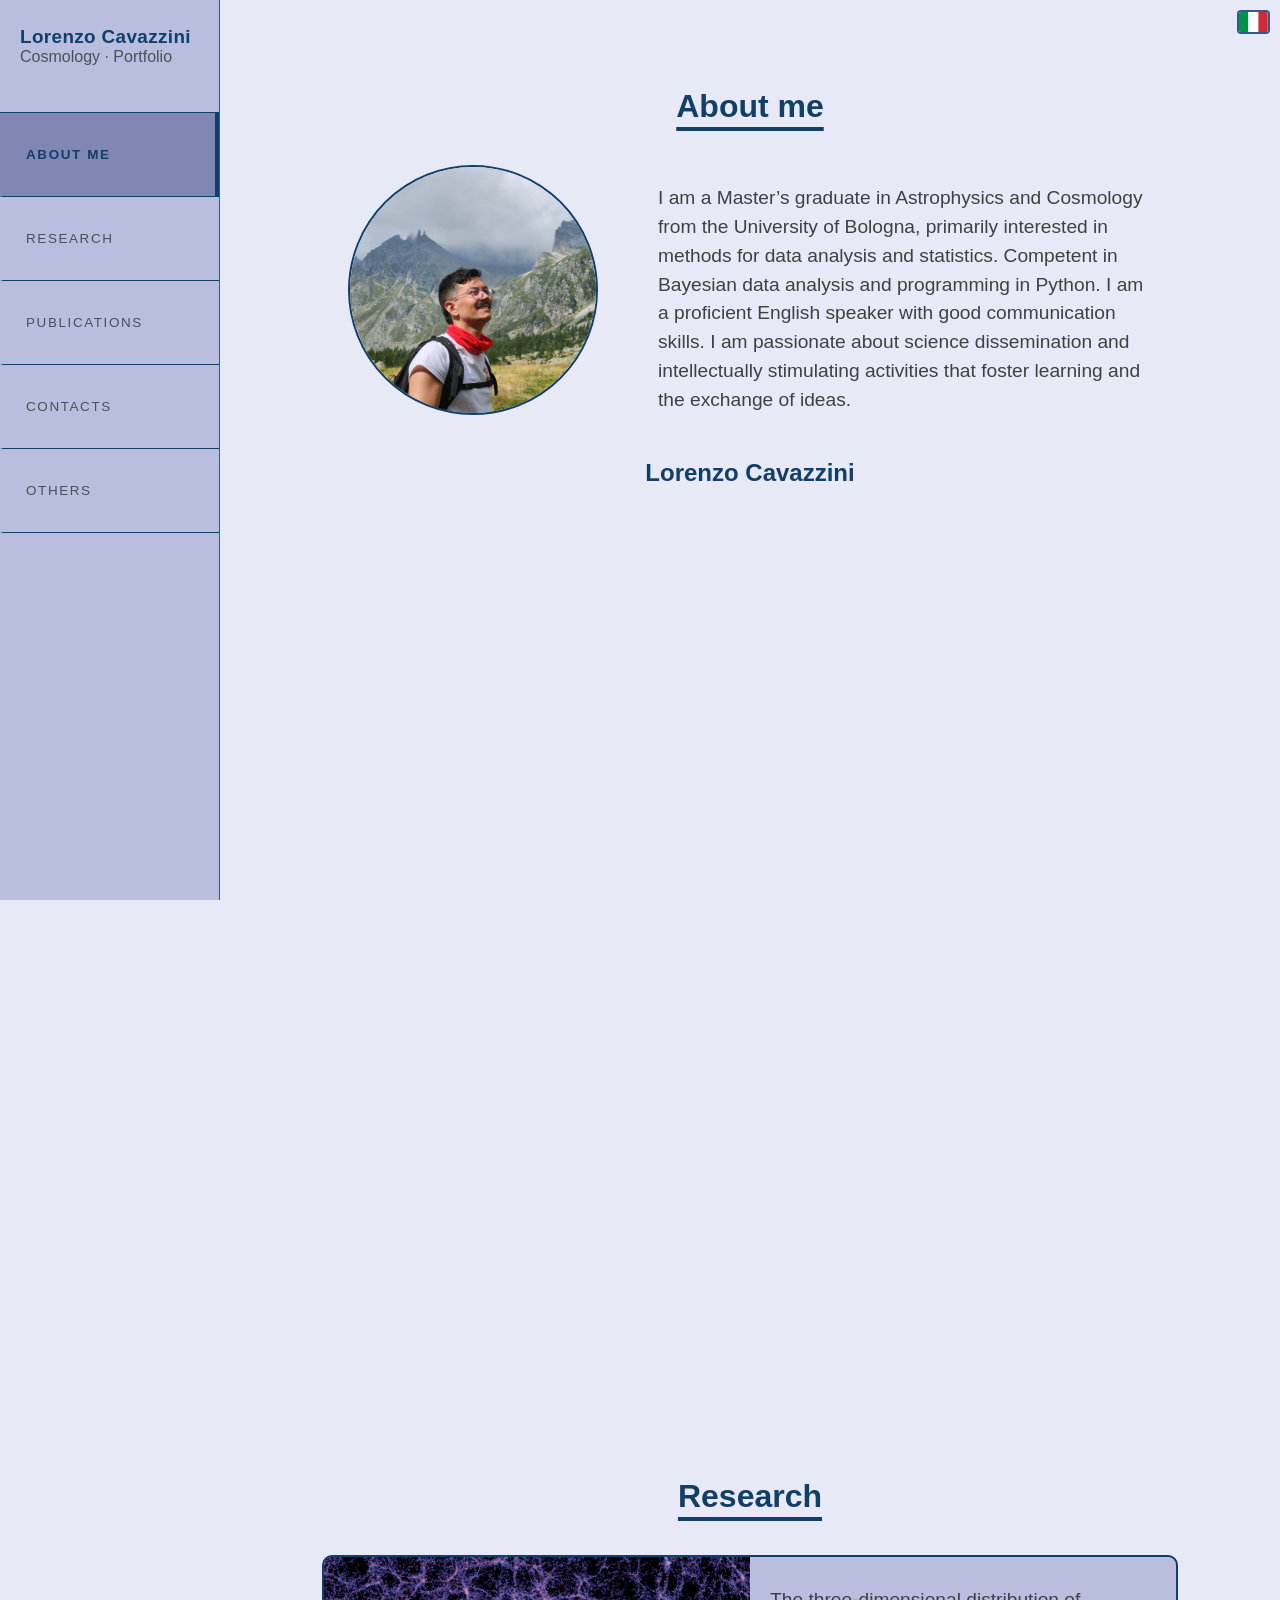
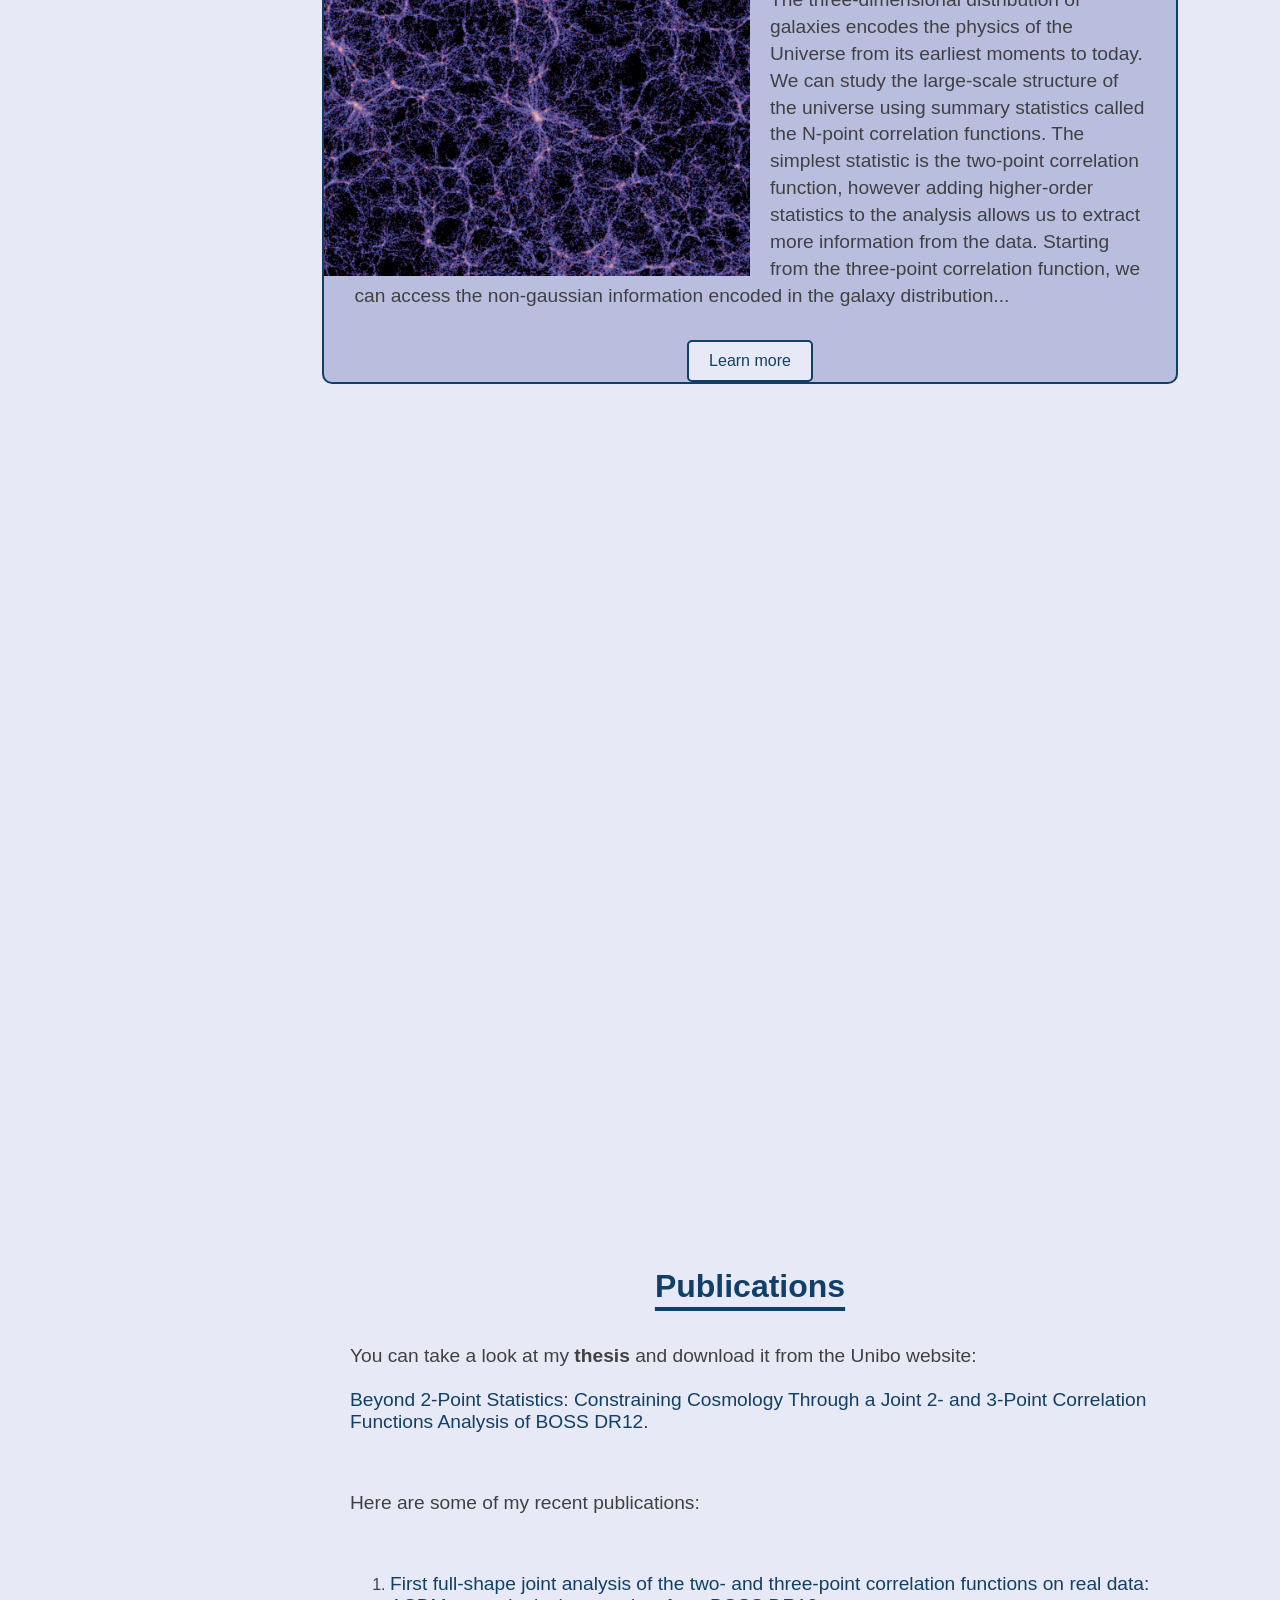
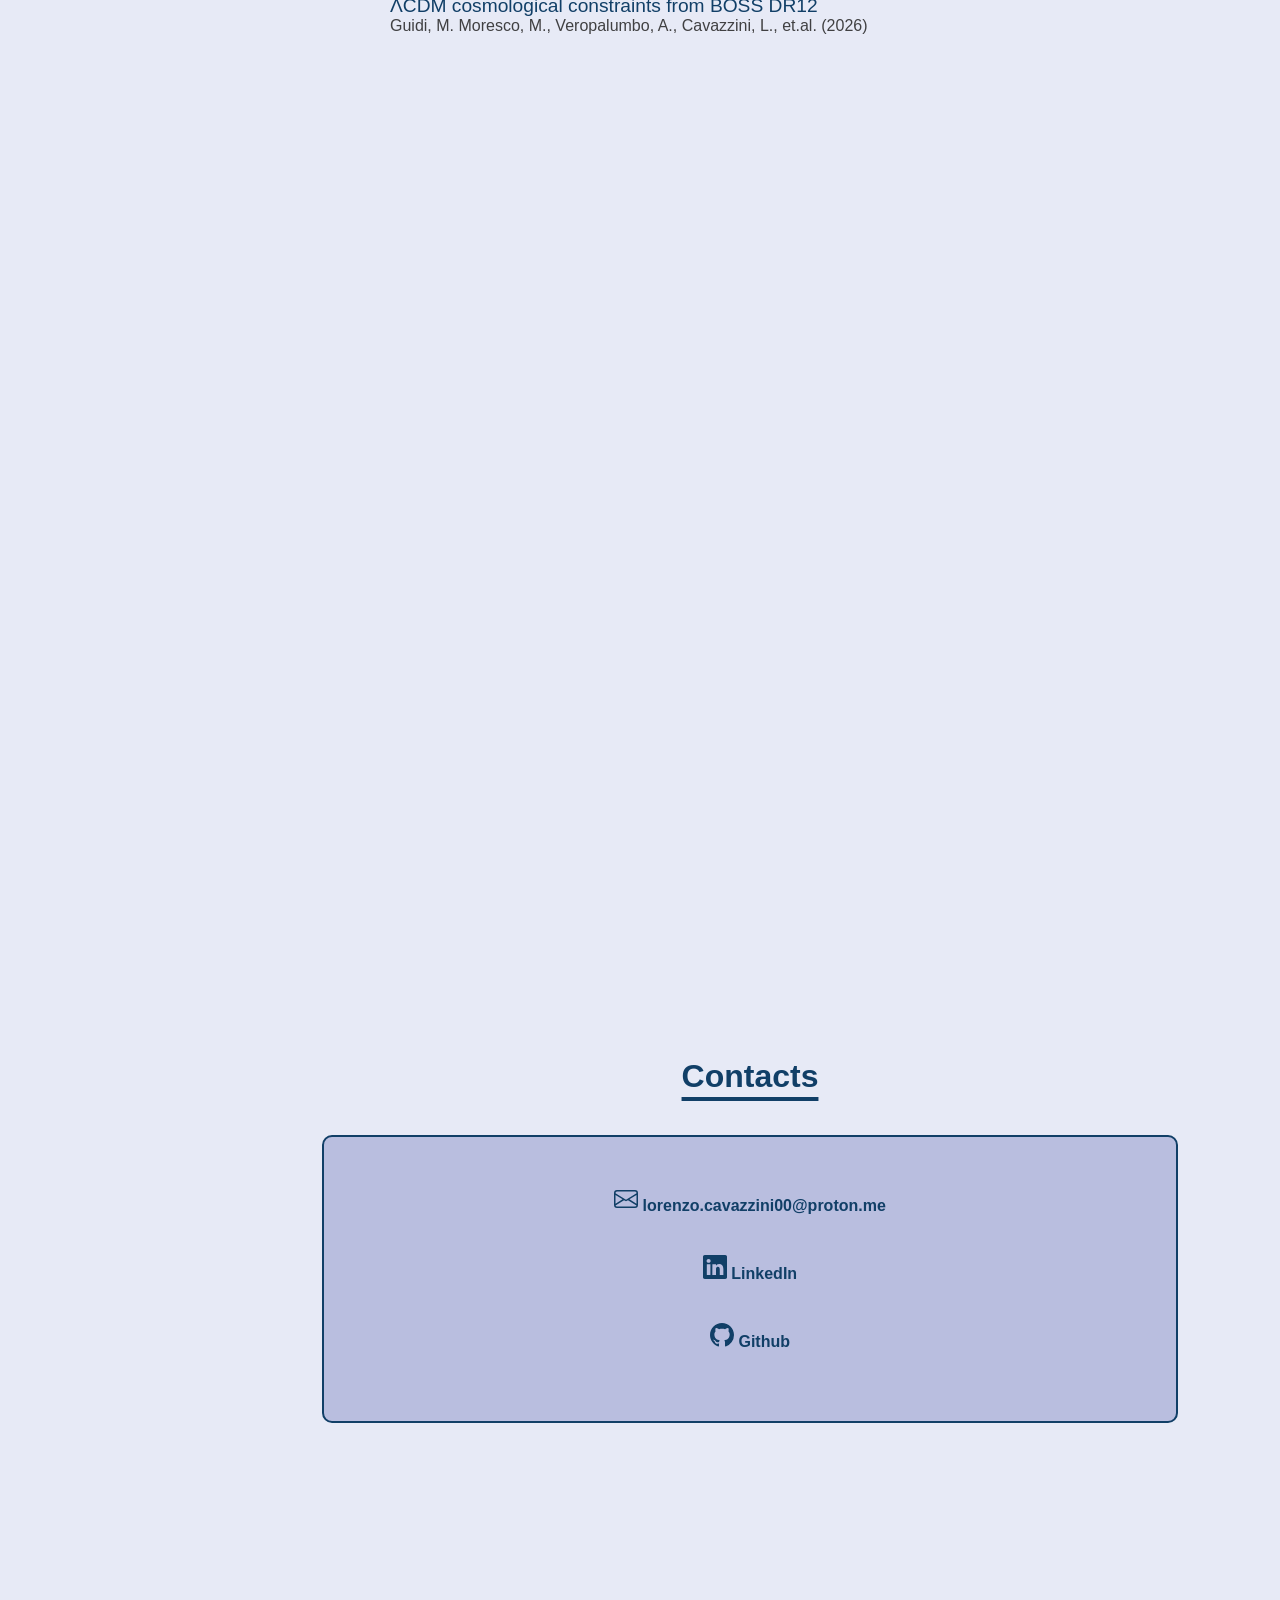
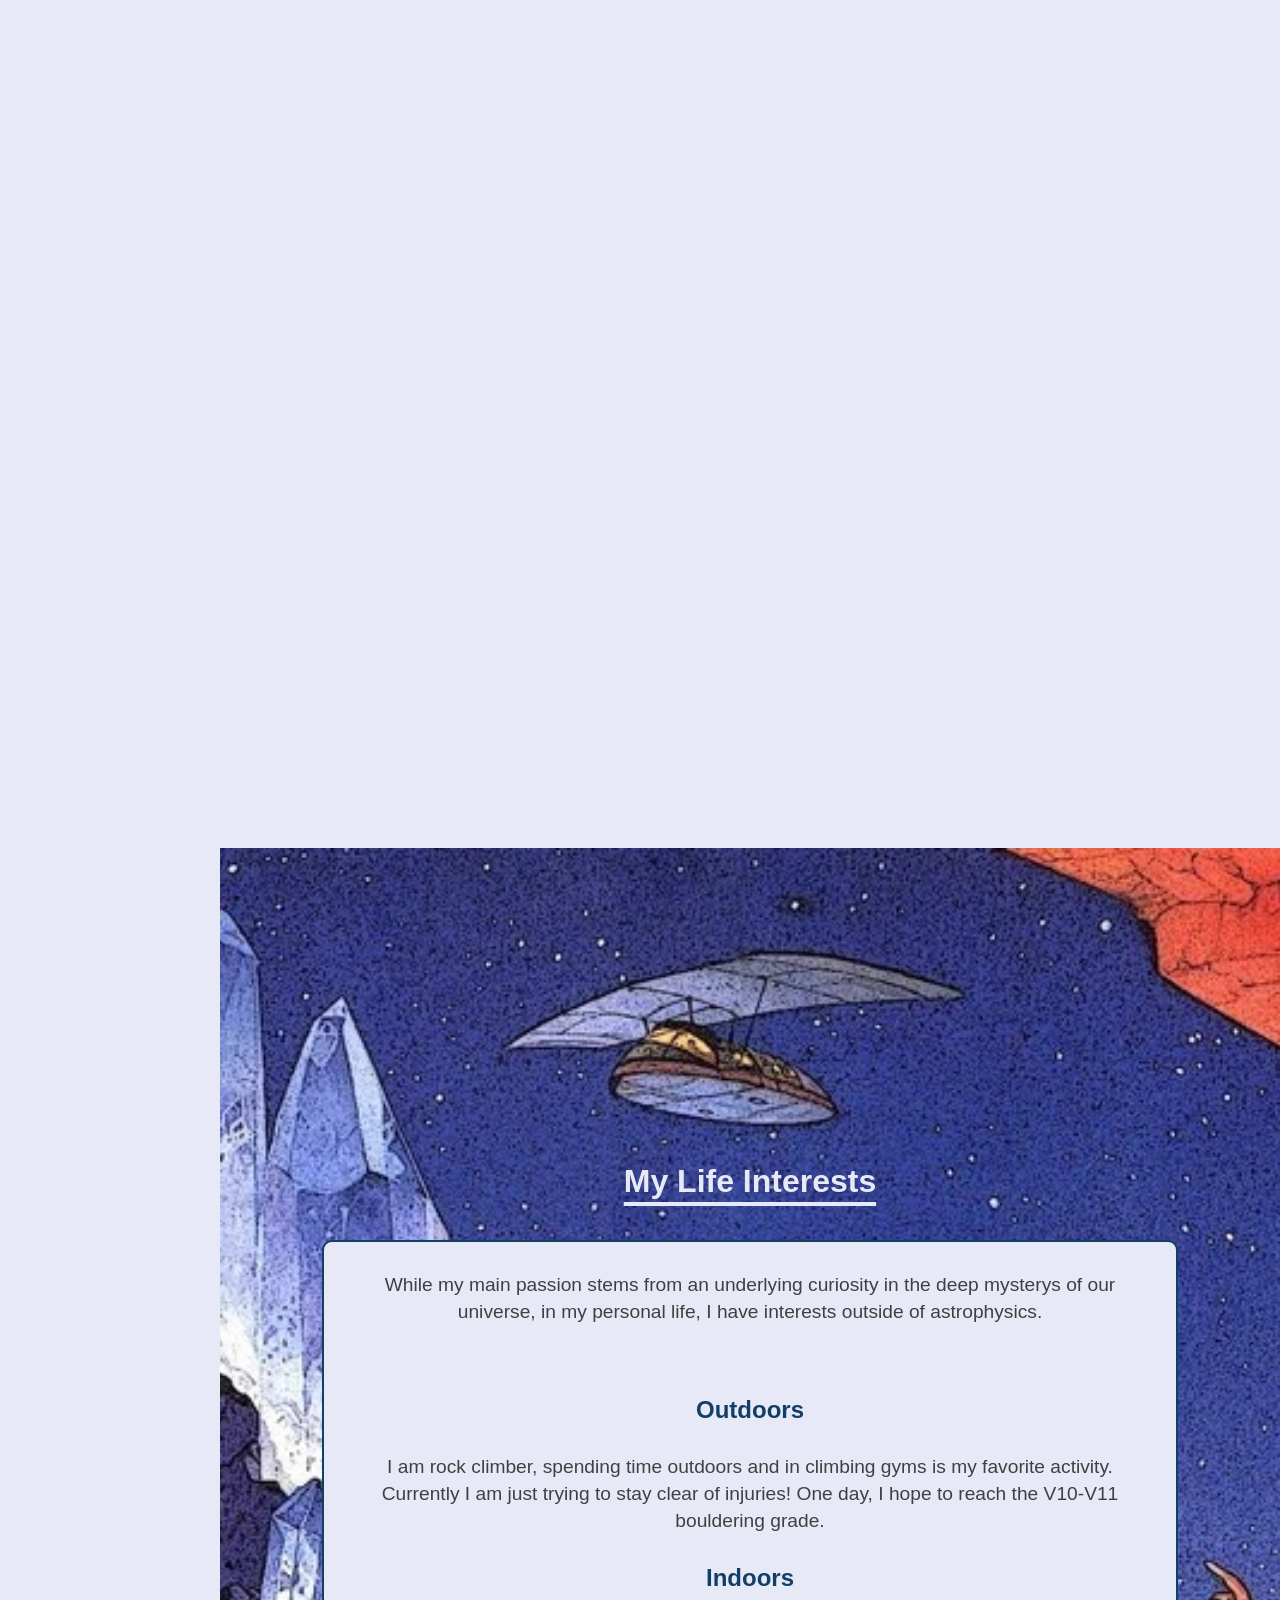
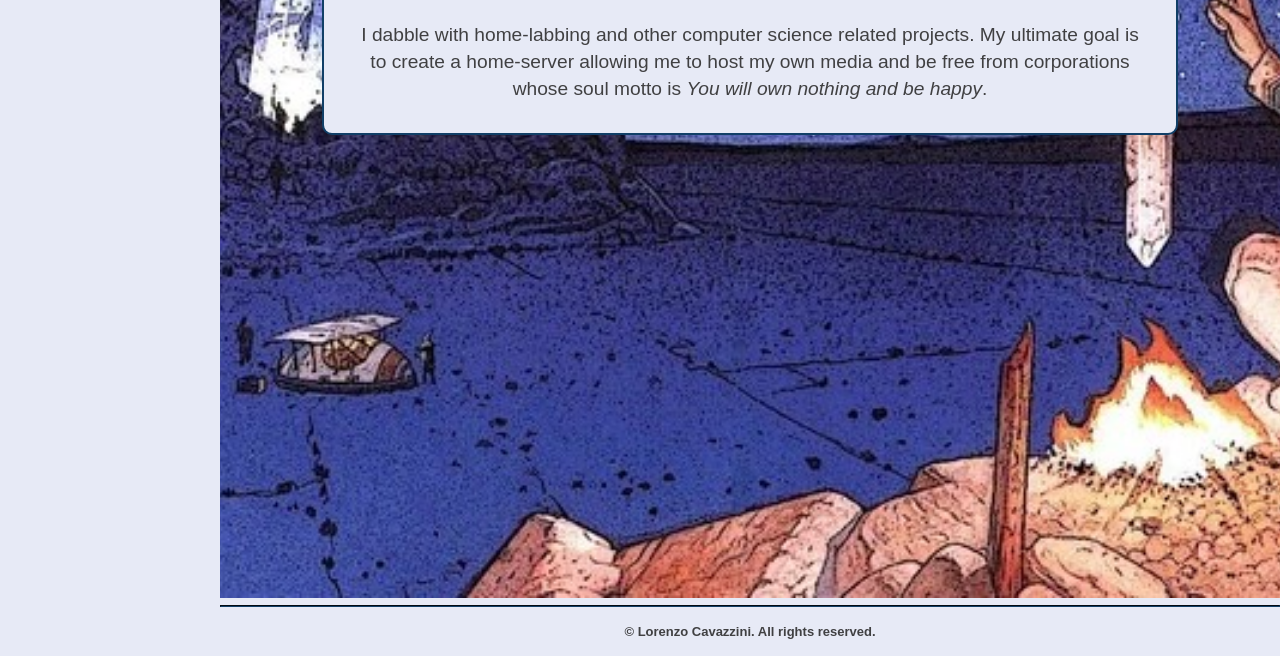
==== commit 6446db9d: "silly mistakes fixed" ====
--- a/index.html
+++ b/index.html
@@ -52,7 +52,7 @@
                     The simplest statistic is the two-point correlation function, however adding higher-order statistics to the analysis allows us to extract more information from the data.
                     Starting from the three-point correlation function, we can access the non-gaussian information encoded in the galaxy distribution...
                     </p>
-                <button onclick="window.location.href='research.html'">Learn more</button>
+                <button onclick="window.location.href='research/beginner.html'">Learn more</button>
             </div>
         </div>
     </section>
--- a/mysite-style.css
+++ b/mysite-style.css
@@ -184,7 +184,7 @@
 }
 
 #publications-list{
-    margin: clamp(5px, 60px, 100px);
+    margin: 0 100px 0 130px;
 }
 
 #publications-list p{
